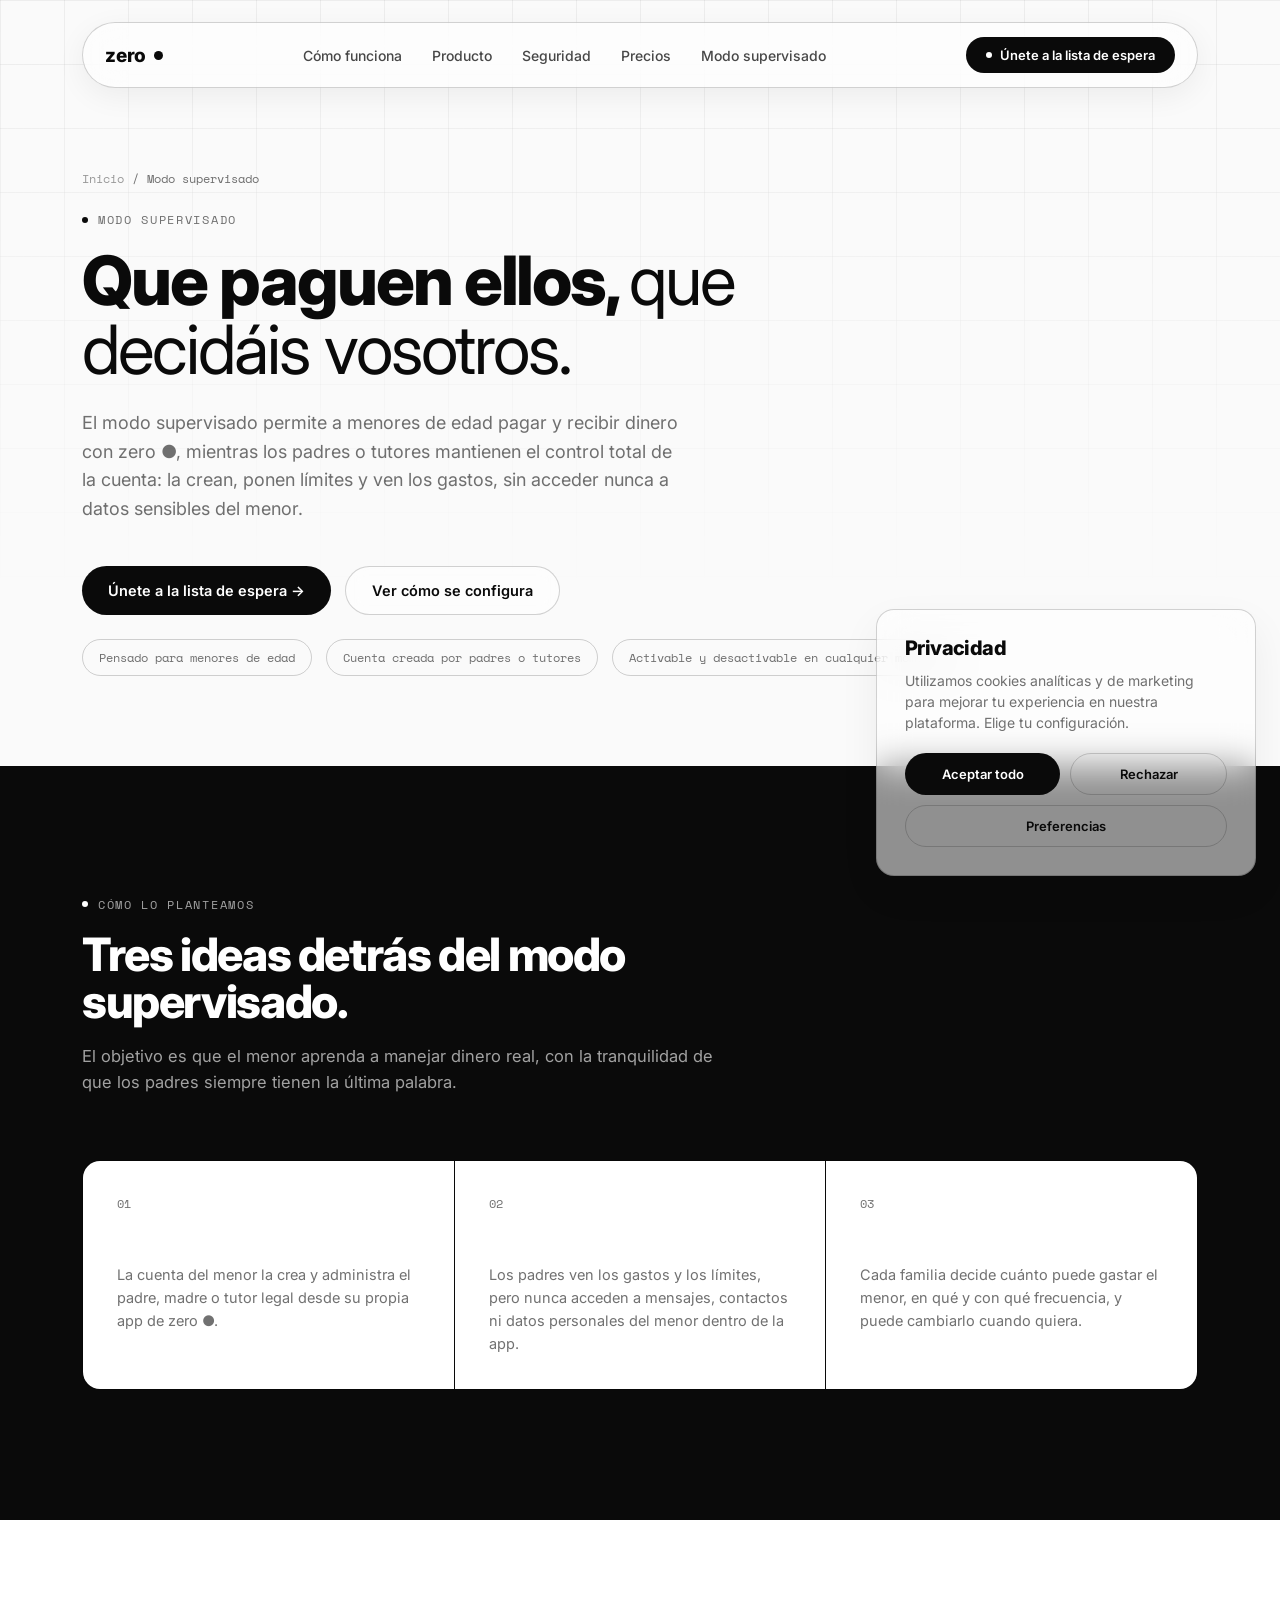
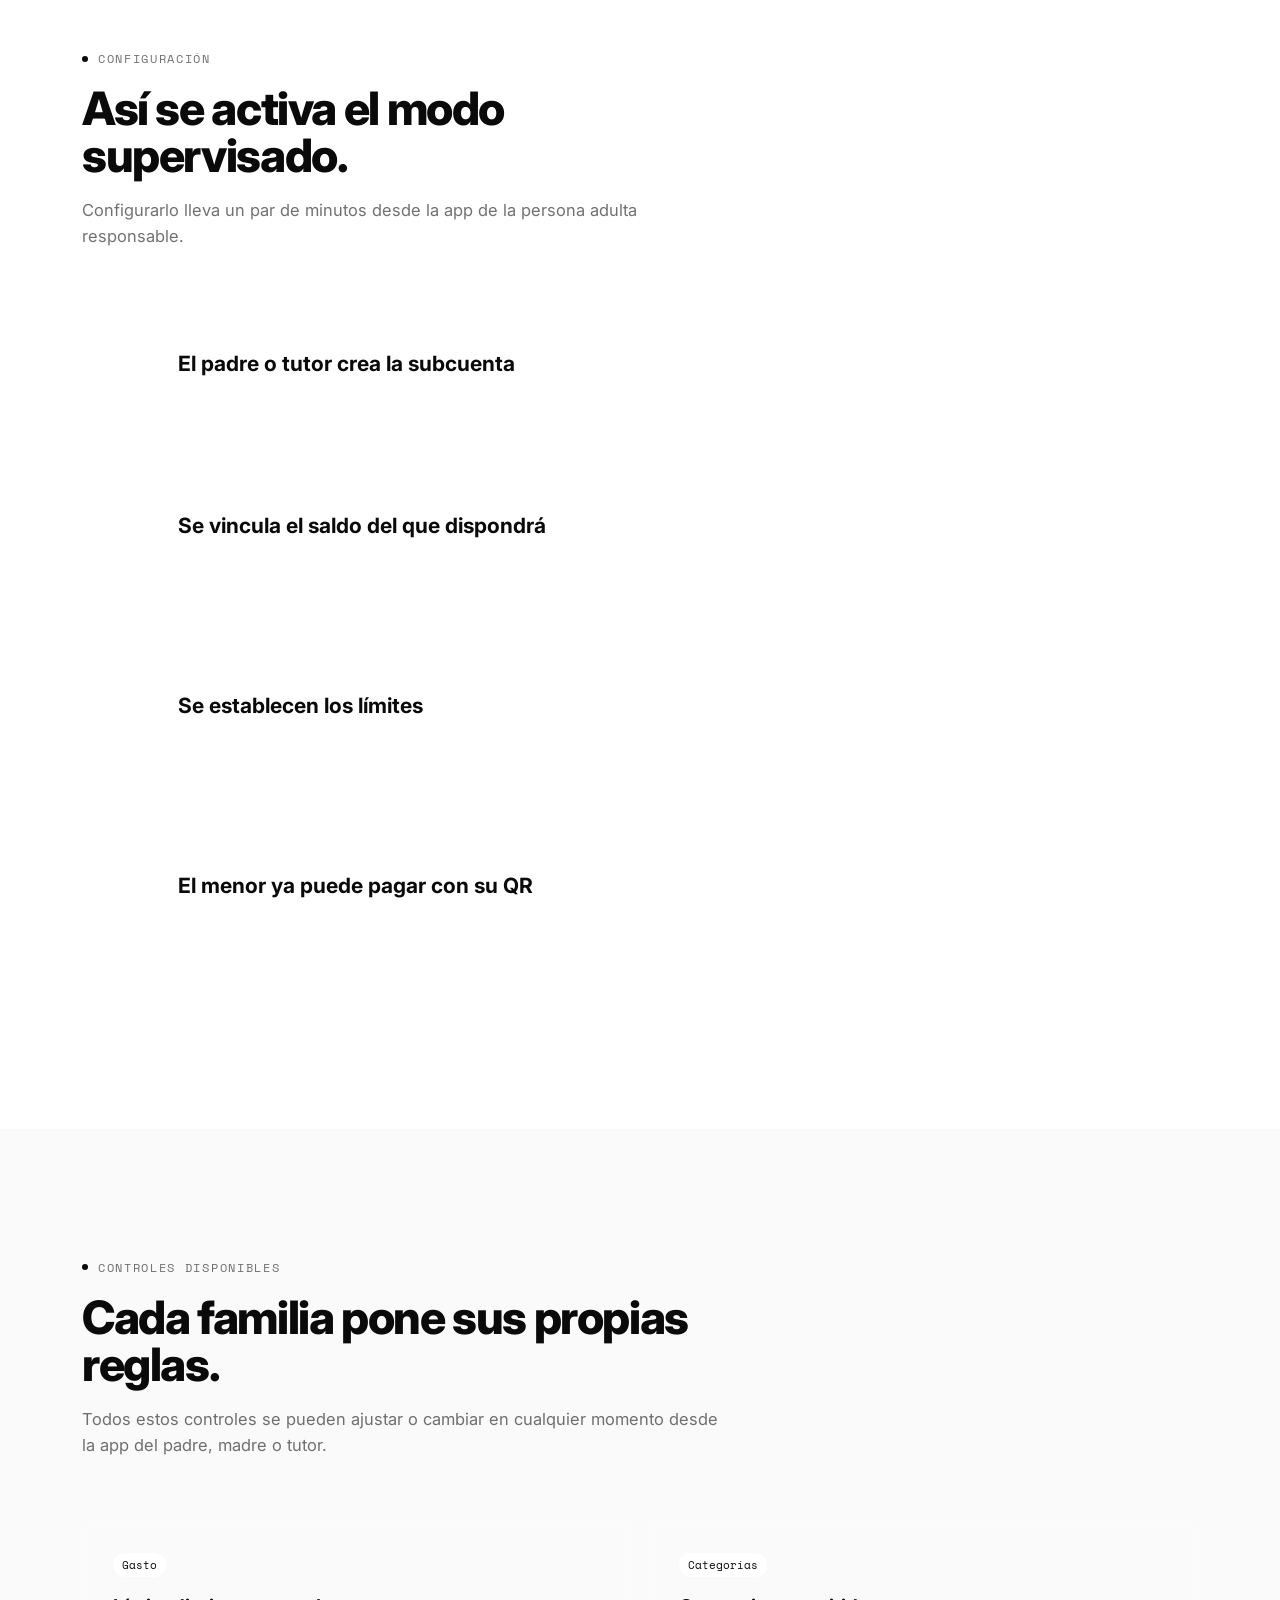
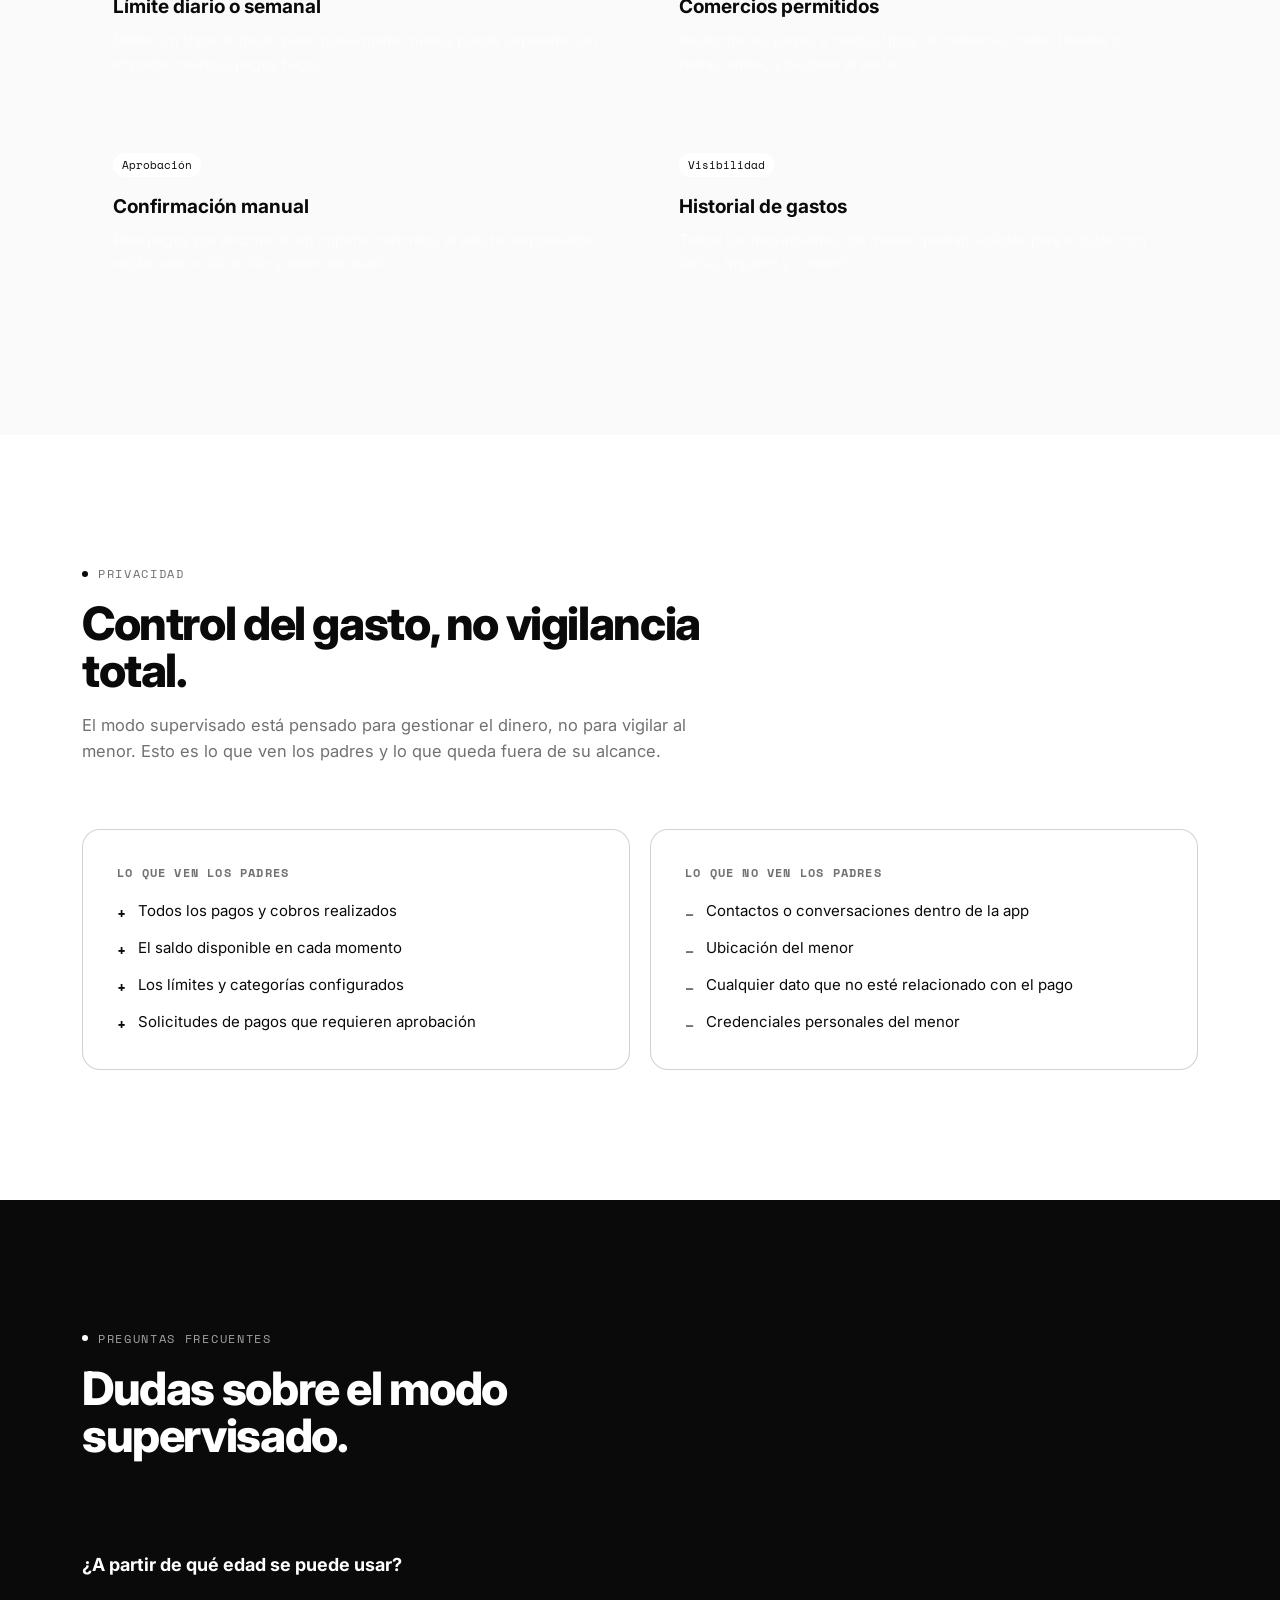
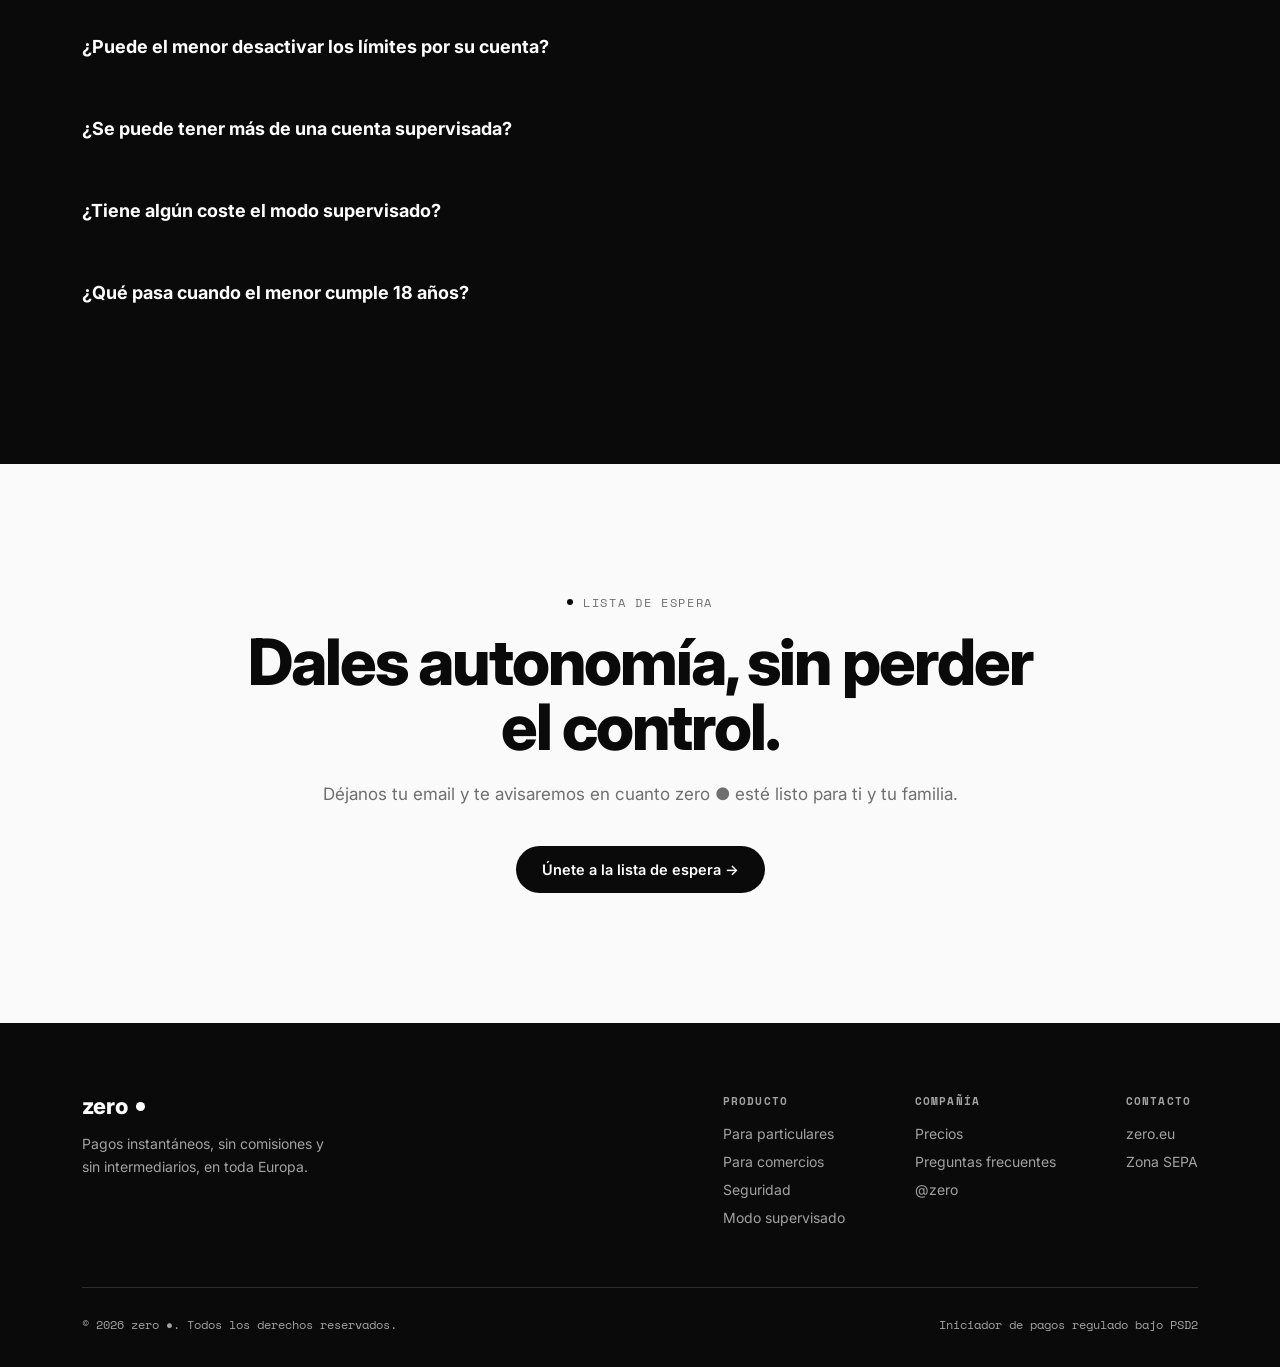
==== parents.html @ 93566df9 "csa" ====
<!DOCTYPE html>
<html lang="es">

<head>
    <meta charset="UTF-8">
    <meta name="viewport" content="width=device-width, initial-scale=1.0">
    <title>Modo supervisado — zero ●</title>
    <link rel="preconnect" href="https://fonts.googleapis.com">
    <link rel="preconnect" href="https://fonts.gstatic.com" crossorigin>
    <link href="https://fonts.googleapis.com/css2?family=Inter:wght@400;500;600;700;800;900&family=Space+Mono:wght@400;700&display=swap" rel="stylesheet">
    <link rel="stylesheet" href="styles.css">
</head>

<body>

    <header>
        <div class="navshell">
            <nav>
                <a href="index.html" class="logo"><span>zero</span><span class="dot"></span></a>
                <div class="navlinks">
                    <a href="index.html#como-funciona">Cómo funciona</a>
                    <a href="index.html#producto">Producto</a>
                    <a href="index.html#seguridad">Seguridad</a>
                    <a href="precios.html">Precios</a>
                    <a href="supervisado.html">Modo supervisado</a>
                </div>
                <a href="index.html#acceso" class="navcta"><span class="dot"></span>Únete a la lista de espera</a>
            </nav>
        </div>
    </header>

    <!-- ============ HERO ============ -->
    <section class="page-hero">
        <div class="page-hero-grid"></div>
        <div class="wrap page-hero-inner">
            <div class="breadcrumb"><a href="index.html">Inicio</a><span>/</span><span>Modo supervisado</span></div>
            <div class="eyebrow"><span class="dot"></span>Modo supervisado</div>
            <h1 style="margin-top:18px;">Que paguen ellos, <span style="font-weight:400;">que decidáis vosotros.</span></h1>
            <p class="hero-sub">El modo supervisado permite a menores de edad pagar y recibir dinero con zero ●, mientras los padres o tutores mantienen el control total de la cuenta: la crean, ponen límites y ven los gastos, sin acceder nunca a datos sensibles del menor.</p>
            <div class="hero-ctas">
                <a href="index.html#acceso" class="btn-primary">Únete a la lista de espera →</a>
                <a href="#como-crear" class="btn-ghost">Ver cómo se configura</a>
            </div>
            <div class="age-strip">
                <span>Pensado para menores de edad</span>
                <span>Cuenta creada por padres o tutores</span>
                <span>Activable y desactivable en cualquier momento</span>
            </div>
        </div>
    </section>

    <!-- ============ PRINCIPIOS ============ -->
    <section class="dark" id="principios">
        <div class="wrap">
            <div class="section-head reveal">
                <div class="eyebrow"><span class="dot"></span>Cómo lo planteamos</div>
                <h2>Tres ideas detrás del modo supervisado.</h2>
                <p>El objetivo es que el menor aprenda a manejar dinero real, con la tranquilidad de que los padres siempre tienen la última palabra.</p>
            </div>

            <div class="principles reveal">
                <div class="principle">
                    <div class="num">01</div>
                    <h4>Control de los padres</h4>
                    <p>La cuenta del menor la crea y administra el padre, madre o tutor legal desde su propia app de zero ●.</p>
                </div>
                <div class="principle">
                    <div class="num">02</div>
                    <h4>Privacidad del menor</h4>
                    <p>Los padres ven los gastos y los límites, pero nunca acceden a mensajes, contactos ni datos personales del menor dentro de la app.</p>
                </div>
                <div class="principle">
                    <div class="num">03</div>
                    <h4>Límites configurables</h4>
                    <p>Cada familia decide cuánto puede gastar el menor, en qué y con qué frecuencia, y puede cambiarlo cuando quiera.</p>
                </div>
            </div>
        </div>
    </section>

    <!-- ============ CÓMO SE CONFIGURA ============ -->
    <section id="como-crear" style="background:var(--white);">
        <div class="wrap">
            <div class="section-head reveal">
                <div class="eyebrow"><span class="dot"></span>Configuración</div>
                <h2>Así se activa el modo supervisado.</h2>
                <p>Configurarlo lleva un par de minutos desde la app de la persona adulta responsable.</p>
            </div>

            <div class="how-steps reveal">
                <div class="how-step">
                    <div class="idx">01</div>
                    <div>
                        <h4>El padre o tutor crea la subcuenta</h4>
                        <p>Desde su app de zero ●, el adulto responsable da de alta la cuenta del menor con su nombre y fecha de nacimiento.</p>
                    </div>
                    <div class="visual">
                        <div class="k"><span>Titular</span><b>Padre/madre/tutor</b></div>
                        <div class="k"><span>Cuenta vinculada</span><b>Del menor</b></div>
                    </div>
                </div>
                <div class="how-step">
                    <div class="idx">02</div>
                    <div>
                        <h4>Se vincula el saldo del que dispondrá</h4>
                        <p>El adulto decide de dónde sale el dinero que el menor puede gastar: una asignación periódica o una cuenta vinculada a su nombre.</p>
                    </div>
                    <div class="visual">
                        <div class="k"><span>Origen del saldo</span><b>Cuenta del tutor</b></div>
                        <div class="k"><span>Recarga</span><b>Manual o periódica</b></div>
                    </div>
                </div>
                <div class="how-step">
                    <div class="idx">03</div>
                    <div>
                        <h4>Se establecen los límites</h4>
                        <p>Límite de gasto diario o semanal, categorías permitidas y si hace falta aprobación manual para pagos por encima de cierto importe.</p>
                    </div>
                    <div class="visual">
                        <div class="k"><span>Límite diario</span><b>Configurable</b></div>
                        <div class="k"><span>Aprobación manual</span><b>Opcional</b></div>
                    </div>
                </div>
                <div class="how-step">
                    <div class="idx">04</div>
                    <div>
                        <h4>El menor ya puede pagar con su QR</h4>
                        <p>El menor paga y cobra igual que cualquier usuario de zero ●, dentro de los límites que se hayan fijado.</p>
                    </div>
                    <div class="visual">
                        <div class="k"><span>Pago con QR</span><b>Activado</b></div>
                        <div class="k"><span>Notificación al padre</span><b>En cada pago</b></div>
                    </div>
                </div>
            </div>
        </div>
    </section>

    <!-- ============ LÍMITES Y CONTROLES ============ -->
    <section id="controles">
        <div class="wrap">
            <div class="section-head reveal">
                <div class="eyebrow"><span class="dot"></span>Controles disponibles</div>
                <h2>Cada familia pone sus propias reglas.</h2>
                <p>Todos estos controles se pueden ajustar o cambiar en cualquier momento desde la app del padre, madre o tutor.</p>
            </div>

            <div class="control-grid reveal">
                <div class="control-card">
                    <span class="tag-mini">Gasto</span>
                    <h4>Límite diario o semanal</h4>
                    <p>Define un tope de gasto para que el menor nunca pueda superarlo, sin importar cuántos pagos haga.</p>
                </div>
                <div class="control-card">
                    <span class="tag-mini">Categorías</span>
                    <h4>Comercios permitidos</h4>
                    <p>Restringe los pagos a ciertos tipos de comercio, como tiendas o restaurantes, y bloquea el resto.</p>
                </div>
                <div class="control-card">
                    <span class="tag-mini">Aprobación</span>
                    <h4>Confirmación manual</h4>
                    <p>Para pagos por encima de un importe concreto, el adulto responsable recibe una notificación y debe aprobarlo.</p>
                </div>
                <div class="control-card">
                    <span class="tag-mini">Visibilidad</span>
                    <h4>Historial de gastos</h4>
                    <p>Todos los movimientos del menor quedan visibles para el tutor, con fecha, importe y comercio.</p>
                </div>
            </div>
        </div>
    </section>

    <!-- ============ QUÉ VEN LOS PADRES ============ -->
    <section style="background:var(--white);">
        <div class="wrap">
            <div class="section-head reveal">
                <div class="eyebrow"><span class="dot"></span>Privacidad</div>
                <h2>Control del gasto, no vigilancia total.</h2>
                <p>El modo supervisado está pensado para gestionar el dinero, no para vigilar al menor. Esto es lo que ven los padres y lo que queda fuera de su alcance.</p>
            </div>

            <div class="split-grid reveal">
                <div class="split-card can">
                    <h4>Lo que ven los padres</h4>
                    <ul>
                        <li><span class="mark">+</span>Todos los pagos y cobros realizados</li>
                        <li><span class="mark">+</span>El saldo disponible en cada momento</li>
                        <li><span class="mark">+</span>Los límites y categorías configurados</li>
                        <li><span class="mark">+</span>Solicitudes de pagos que requieren aprobación</li>
                    </ul>
                </div>
                <div class="split-card cannot">
                    <h4>Lo que no ven los padres</h4>
                    <ul>
                        <li><span class="mark">–</span>Contactos o conversaciones dentro de la app</li>
                        <li><span class="mark">–</span>Ubicación del menor</li>
                        <li><span class="mark">–</span>Cualquier dato que no esté relacionado con el pago</li>
                        <li><span class="mark">–</span>Credenciales personales del menor</li>
                    </ul>
                </div>
            </div>
        </div>
    </section>

    <!-- ============ FAQ ============ -->
    <section class="dark" id="faq">
        <div class="wrap">
            <div class="section-head reveal">
                <div class="eyebrow"><span class="dot"></span>Preguntas frecuentes</div>
                <h2>Dudas sobre el modo supervisado.</h2>
            </div>

            <div class="faq-list reveal">
                <div class="faq-item">
                    <div class="faq-q"><span>¿A partir de qué edad se puede usar?</span><span class="plus">+</span></div>
                    <div class="faq-a">
                        <p>El modo supervisado está pensado para cualquier menor de edad. Es el padre, madre o tutor legal quien decide cuándo activarlo.</p>
                    </div>
                </div>
                <div class="faq-item">
                    <div class="faq-q"><span>¿Puede el menor desactivar los límites por su cuenta?</span><span class="plus">+</span></div>
                    <div class="faq-a">
                        <p>No. Solo el titular de la cuenta principal, es decir, el padre, madre o tutor, puede modificar o eliminar los límites configurados.</p>
                    </div>
                </div>
                <div class="faq-item">
                    <div class="faq-q"><span>¿Se puede tener más de una cuenta supervisada?</span><span class="plus">+</span></div>
                    <div class="faq-a">
                        <p>Sí, un mismo adulto responsable puede crear y gestionar varias cuentas supervisadas, por ejemplo una por cada hijo.</p>
                    </div>
                </div>
                <div class="faq-item">
                    <div class="faq-q"><span>¿Tiene algún coste el modo supervisado?</span><span class="plus">+</span></div>
                    <div class="faq-a">
                        <p>No, está incluido en el plan Básico gratuito de zero ●, igual que el resto de pagos entre particulares.</p>
                    </div>
                </div>
                <div class="faq-item">
                    <div class="faq-q"><span>¿Qué pasa cuando el menor cumple 18 años?</span><span class="plus">+</span></div>
                    <div class="faq-a">
                        <p>La cuenta puede pasar a ser una cuenta independiente a nombre del ya adulto, y los límites y la supervisión se retiran.</p>
                    </div>
                </div>
            </div>
        </div>
    </section>

    <!-- ============ FINAL CTA ============ -->
    <section id="acceso">
        <div class="wrap final-cta reveal">
            <div class="eyebrow" style="justify-content:center;"><span class="dot"></span>Lista de espera</div>
            <h2 style="margin-top:18px;">Dales autonomía, sin perder el control.</h2>
            <p>Déjanos tu email y te avisaremos en cuanto zero ● esté listo para ti y tu familia.</p>
            <div class="hero-ctas">
                <a href="index.html#acceso" class="btn-primary">Únete a la lista de espera →</a>
            </div>
        </div>
    </section>

    <footer>
        <div class="wrap">
            <div class="foot-top">
                <div>
                    <div class="foot-logo"><span>zero</span><span class="dot"></span></div>
                    <p style="margin-top:14px;color:var(--muted-dark);font-size:14px;max-width:260px;">Pagos instantáneos, sin comisiones y sin intermediarios, en toda Europa.</p>
                </div>
                <div class="foot-cols">
                    <div class="foot-col">
                        <h5>Producto</h5>
                        <a href="index.html#producto">Para particulares</a>
                        <a href="index.html#producto">Para comercios</a>
                        <a href="index.html#seguridad">Seguridad</a>
                        <a href="supervisado.html">Modo supervisado</a>
                    </div>
                    <div class="foot-col">
                        <h5>Compañía</h5>
                        <a href="precios.html">Precios</a>
                        <a href="index.html#faq">Preguntas frecuentes</a>
                        <span>@zero</span>
                    </div>
                    <div class="foot-col">
                        <h5>Contacto</h5>
                        <span>zero.eu</span>
                        <span>Zona SEPA</span>
                    </div>
                </div>
            </div>
            <div class="foot-bottom">
                <span>© 2026 zero ●. Todos los derechos reservados.</span>
                <span>Iniciador de pagos regulado bajo PSD2</span>
            </div>
        </div>
    </footer>

    <!-- COMPONENTE: BANNER DE COOKIES -->
    <div id="cookieBanner" class="cookie-banner">
        <h3>Privacidad</h3>
        <p>Utilizamos cookies analíticas y de marketing para mejorar tu experiencia en nuestra plataforma. Elige tu configuración.</p>

        <div id="cookieConfig" class="cookie-config">
            <div class="config-item">
                <span><strong>Esenciales</strong></span>
                <input type="checkbox" checked disabled>
            </div>
            <div class="config-item">
                <span><strong>Analíticas</strong></span>
                <input type="checkbox" id="cookiesAnalytics">
            </div>
            <div class="config-item">
                <span><strong>Marketing</strong></span>
                <input type="checkbox" id="cookiesMarketing">
            </div>
        </div>

        <div class="cookie-buttons">
            <div class="btn-row">
                <button class="cookie-btn btn-accept" onclick="acceptAllCookies()">Aceptar todo</button>
                <button class="cookie-btn btn-secondary" onclick="rejectAllCookies()">Rechazar</button>
            </div>
            <button id="btnToggleSettings" class="cookie-btn btn-secondary" onclick="toggleSettings()">Preferencias</button>
            <button id="btnSaveConfig" class="cookie-btn btn-accept" style="display:none;" onclick="saveCustomCookies()">Guardar selección</button>
        </div>
    </div>

    <script src="script.js"></script>
</body>

</html>
---- styles.css ----
:root {
    --black: #0a0a0a;
    --white: #ffffff;
    --off: #fafafa;
    --line: rgba(10, 10, 10, 0.10);
    --line-strong: rgba(10, 10, 10, 0.18);
    --line-dark: rgba(255, 255, 255, 0.14);
    --line-dark-strong: rgba(255, 255, 255, 0.26);
    --muted: rgba(10, 10, 10, 0.58);
    --muted-dark: rgba(255, 255, 255, 0.62);
    --glass-l: rgba(255, 255, 255, 0.55);
    --glass-d: rgba(255, 255, 255, 0.06);
    --radius: 18px;
    --ff-display: 'Inter', sans-serif;
    --ff-mono: 'Space Mono', monospace;
}

* {
    margin: 0;
    padding: 0;
    box-sizing: border-box;
}

html {
    scroll-behavior: smooth;
}

body {
    font-family: var(--ff-display);
    background: var(--off);
    color: var(--black);
    -webkit-font-smoothing: antialiased;
    overflow-x: hidden;
}

::selection {
    background: var(--black);
    color: var(--white);
}

a {
    color: inherit;
    text-decoration: none;
}

ul {
    list-style: none;
}

.wrap {
    max-width: 1180px;
    margin: 0 auto;
    padding: 0 32px;
}

.eyebrow {
    font-family: var(--ff-mono);
    font-size: 12px;
    letter-spacing: 0.14em;
    text-transform: uppercase;
    color: var(--muted);
    display: flex;
    align-items: center;
    gap: 10px;
}

.eyebrow .dot {
    width: 6px;
    height: 6px;
    border-radius: 50%;
    background: var(--black);
    display: inline-block;
    flex: none;
}

section.dark .eyebrow {
    color: var(--muted-dark);
}

section.dark .eyebrow .dot {
    background: var(--white);
}

h1,
h2,
h3 {
    font-weight: 800;
    letter-spacing: -0.03em;
    line-height: 1.02;
}

p {
    line-height: 1.6;
}

/* ---------- NAV ---------- */
header {
    position: fixed;
    top: 22px;
    left: 0;
    right: 0;
    z-index: 190;
}

header .navshell {
    max-width: 1180px;
    margin: 0 auto;
    padding: 0 32px;
}

nav {
    display: flex;
    align-items: center;
    justify-content: space-between;
    padding: 14px 22px;
    background: var(--glass-l);
    backdrop-filter: blur(18px) saturate(160%);
    -webkit-backdrop-filter: blur(18px) saturate(160%);
    border: 1px solid var(--line-strong);
    border-radius: 100px;
    box-shadow: 0 8px 30px rgba(10, 10, 10, 0.06);
}

.logo {
    font-weight: 800;
    font-size: 19px;
    letter-spacing: -0.01em;
    display: flex;
    align-items: center;
    gap: 8px;
}

.logo .dot {
    width: 9px;
    height: 9px;
    border-radius: 50%;
    background: var(--black);
}

.navlinks {
    display: flex;
    gap: 30px;
    font-size: 14px;
    font-weight: 500;
}

.navlinks a {
    opacity: 0.75;
    transition: opacity .2s;
}

.navlinks a:hover {
    opacity: 1;
}

.navcta {
    font-size: 13px;
    font-weight: 600;
    background: var(--black);
    color: var(--white);
    padding: 10px 20px;
    border-radius: 100px;
    display: inline-flex;
    align-items: center;
    gap: 8px;
    transition: transform .18s ease, box-shadow .18s ease;
}

.navcta .dot {
    width: 6px;
    height: 6px;
    border-radius: 50%;
    background: var(--white);
}

.navcta:hover {
    transform: translateY(-1px);
    box-shadow: 0 6px 18px rgba(10, 10, 10, 0.25);
}

/* ---------- PAGE HERO (subpáginas) ---------- */
.page-hero {
    padding: 170px 0 90px;
    position: relative;
}

.page-hero-grid {
    position: absolute;
    inset: 0;
    top: 0;
    background-image: linear-gradient(var(--line) 1px, transparent 1px), linear-gradient(90deg, var(--line) 1px, transparent 1px);
    background-size: 64px 64px;
    mask-image: linear-gradient(to bottom, rgba(0, 0, 0, 0.55), transparent 78%);
    -webkit-mask-image: linear-gradient(to bottom, rgba(0, 0, 0, 0.55), transparent 78%);
    pointer-events: none;
}

.page-hero-inner {
    position: relative;
    z-index: 2;
}

.breadcrumb {
    font-family: var(--ff-mono);
    font-size: 12px;
    color: var(--muted);
    margin-bottom: 24px;
    display: flex;
    align-items: center;
    gap: 8px;
}

.breadcrumb a {
    opacity: 0.7;
    transition: opacity .2s;
}

.breadcrumb a:hover {
    opacity: 1;
    text-decoration: underline;
}

.page-hero h1 {
    font-size: clamp(38px, 6vw, 68px);
    max-width: 780px;
}

.page-hero .hero-sub {
    margin-top: 24px;
    max-width: 600px;
    font-size: 18px;
    color: var(--muted);
}

.hero-sub {
    margin-top: 28px;
    max-width: 560px;
    font-size: 18px;
    color: var(--muted);
}

.hero-ctas {
    display: flex;
    gap: 14px;
    margin-top: 42px;
    flex-wrap: wrap;
}

.btn-primary {
    background: var(--black);
    color: var(--white);
    padding: 15px 26px;
    border-radius: 100px;
    font-weight: 600;
    font-size: 14.5px;
    display: inline-flex;
    align-items: center;
    gap: 10px;
    transition: transform .18s ease, box-shadow .18s ease;
}

.btn-primary:hover {
    transform: translateY(-2px);
    box-shadow: 0 10px 24px rgba(10, 10, 10, 0.28);
}

.btn-ghost {
    border: 1px solid var(--line-strong);
    padding: 15px 26px;
    border-radius: 100px;
    font-weight: 600;
    font-size: 14.5px;
    background: var(--glass-l);
    backdrop-filter: blur(10px);
    transition: border-color .18s ease, background .18s ease;
}

.btn-ghost:hover {
    border-color: var(--black);
}

/* ---------- SECTION GENERIC ---------- */
section {
    padding: 130px 0;
    position: relative;
}

section.dark {
    background: var(--black);
    color: var(--white);
}

.section-head {
    max-width: 640px;
    margin-bottom: 64px;
}

.section-head h2 {
    font-size: clamp(30px, 4vw, 46px);
    margin-top: 18px;
}

.section-head p {
    margin-top: 18px;
    font-size: 16.5px;
    color: var(--muted);
}

section.dark .section-head p {
    color: var(--muted-dark);
}

/* ---------- PRINCIPLES / GRID DE 3 ---------- */
.principles {
    display: grid;
    grid-template-columns: repeat(3, 1fr);
    gap: 1px;
    background: var(--line-strong);
    border: 1px solid var(--line-strong);
    border-radius: var(--radius);
    overflow: hidden;
}

.principle {
    background: var(--white);
    padding: 34px;
}

.principle .num {
    font-family: var(--ff-mono);
    font-size: 12px;
    color: var(--muted);
}

.principle h4 {
    margin-top: 18px;
    font-size: 19px;
    font-weight: 700;
}

.principle p {
    margin-top: 10px;
    font-size: 14.5px;
    color: var(--muted);
}

/* ---------- STEPS (pasos numerados, contenido secuencial) ---------- */
.how-steps {
    display: flex;
    flex-direction: column;
}

.how-step {
    display: grid;
    grid-template-columns: 64px 1fr 1fr;
    gap: 32px;
    padding: 36px 0;
    border-top: 1px solid var(--line-dark);
    align-items: start;
}

.how-step:last-child {
    border-bottom: 1px solid var(--line-dark);
}

.how-step .idx {
    font-family: var(--ff-mono);
    font-size: 13px;
    color: var(--muted-dark);
    padding-top: 4px;
}

.how-step h4 {
    font-size: 21px;
    font-weight: 700;
}

.how-step p {
    margin-top: 10px;
    color: var(--muted-dark);
    font-size: 15px;
    max-width: 420px;
}

.how-step .visual {
    justify-self: end;
    font-family: var(--ff-mono);
    font-size: 12px;
    color: var(--muted-dark);
    border: 1px solid var(--line-dark-strong);
    border-radius: 12px;
    padding: 16px 18px;
    background: var(--glass-d);
    min-width: 220px;
}

.how-step .visual .k {
    display: flex;
    justify-content: space-between;
    padding: 5px 0;
    border-bottom: 1px dashed var(--line-dark);
}

.how-step .visual .k:last-child {
    border-bottom: none;
}

.how-step .visual .k b {
    color: var(--white);
    font-weight: 700;
}

/* ---------- TABS ---------- */
.tabs {
    display: flex;
    gap: 10px;
    margin-bottom: 44px;
    flex-wrap: wrap;
}

.tab-btn {
    font-family: var(--ff-mono);
    font-size: 12.5px;
    text-transform: uppercase;
    letter-spacing: 0.08em;
    padding: 12px 22px;
    border-radius: 100px;
    border: 1px solid var(--line-strong);
    cursor: pointer;
    background: var(--white);
    transition: all .2s ease;
}

.tab-btn.active {
    background: var(--black);
    color: var(--white);
    border-color: var(--black);
}

.tab-panel {
    display: none;
}

.tab-panel.active {
    display: grid;
    grid-template-columns: 1.1fr 1fr;
    gap: 60px;
    align-items: center;
}

.tab-panel ul {
    margin-top: 26px;
    display: flex;
    flex-direction: column;
    gap: 16px;
}

.tab-panel ul li {
    display: flex;
    gap: 14px;
    font-size: 15.5px;
    align-items: flex-start;
}

.tab-panel ul li .dot {
    width: 6px;
    height: 6px;
    border-radius: 50%;
    background: var(--black);
    margin-top: 8px;
    flex: none;
}

/* ---------- SEGURIDAD / TARJETAS 4 COL ---------- */
.sec-grid {
    display: grid;
    grid-template-columns: repeat(4, 1fr);
    gap: 16px;
}

.sec-card {
    border: 1px solid var(--line-strong);
    border-radius: 16px;
    padding: 26px 22px;
    background: var(--white);
}

.sec-card .tag-mini {
    font-family: var(--ff-mono);
    font-size: 10.5px;
    background: var(--black);
    color: var(--white);
    padding: 4px 9px;
    border-radius: 100px;
    display: inline-block;
}

.sec-card h4 {
    margin-top: 16px;
    font-size: 16.5px;
    font-weight: 700;
}

.sec-card p {
    margin-top: 8px;
    font-size: 13.8px;
    color: var(--muted);
}

.compliance-strip {
    margin-top: 24px;
    display: flex;
    gap: 14px;
    flex-wrap: wrap;
}

.compliance-strip span {
    font-family: var(--ff-mono);
    font-size: 12px;
    border: 1px solid var(--line-strong);
    padding: 9px 16px;
    border-radius: 100px;
    color: var(--muted);
}

/* ---------- PRICING ---------- */
.pricing-grid {
    display: grid;
    grid-template-columns: repeat(3, 1fr);
    gap: 18px;
}

.pricing-grid.cols-4 {
    grid-template-columns: repeat(4, 1fr);
}

.price-card {
    border: 1px solid var(--line-dark-strong);
    border-radius: 20px;
    padding: 32px;
    background: var(--glass-d);
    display: flex;
    flex-direction: column;
}

.price-card.highlight {
    background: var(--white);
    color: var(--black);
    border-color: var(--white);
}

.price-card .pname {
    font-weight: 700;
    font-size: 18px;
}

.price-card .pfor {
    margin-top: 6px;
    font-size: 13.5px;
    color: var(--muted-dark);
}

.price-card.highlight .pfor {
    color: var(--muted);
}

.price-card .pprice {
    margin-top: 22px;
    font-size: 34px;
    font-weight: 800;
    letter-spacing: -0.02em;
}

.price-card .pprice span {
    font-family: var(--ff-mono);
    font-size: 13px;
    font-weight: 400;
    color: var(--muted-dark);
}

.price-card.highlight .pprice span {
    color: var(--muted);
}

.price-card ul {
    margin-top: 22px;
    display: flex;
    flex-direction: column;
    gap: 10px;
    flex: 1;
}

.price-card ul li {
    font-size: 13.8px;
    display: flex;
    gap: 10px;
    color: var(--muted-dark);
}

.price-card.highlight ul li {
    color: var(--muted);
}

.price-card ul li .dot {
    width: 5px;
    height: 5px;
    border-radius: 50%;
    background: var(--white);
    margin-top: 7px;
    flex: none;
}

.price-card.highlight ul li .dot {
    background: var(--black);
}

.price-card .pcta {
    margin-top: 24px;
    text-align: center;
    padding: 13px;
    border-radius: 100px;
    font-weight: 600;
    font-size: 13.5px;
    border: 1px solid var(--line-dark-strong);
    color: var(--white);
}

.price-card.highlight .pcta {
    background: var(--black);
    color: var(--white);
    border-color: var(--black);
}

.price-note {
    margin-top: 40px;
    text-align: center;
    font-family: var(--ff-mono);
    font-size: 12.5px;
    color: var(--muted-dark);
}

section:not(.dark) .price-note {
    color: var(--muted);
}

/* ---------- TABLA COMPARATIVA ---------- */
.compare-table-wrap {
    overflow-x: auto;
    border: 1px solid var(--line-strong);
    border-radius: var(--radius);
    background: var(--white);
}

.compare-table {
    width: 100%;
    border-collapse: collapse;
    min-width: 640px;
}

.compare-table th,
.compare-table td {
    text-align: left;
    padding: 18px 22px;
    font-size: 14px;
    border-bottom: 1px solid var(--line);
}

.compare-table thead th {
    font-family: var(--ff-mono);
    font-size: 11.5px;
    text-transform: uppercase;
    letter-spacing: 0.08em;
    color: var(--muted);
    font-weight: 500;
    border-bottom: 1px solid var(--line-strong);
}

.compare-table tbody th {
    font-weight: 600;
}

.compare-table tbody tr:last-child td,
.compare-table tbody tr:last-child th {
    border-bottom: none;
}

.compare-table .yes {
    font-weight: 700;
}

.compare-table .no {
    color: var(--muted);
}

/* ---------- FAQ ---------- */
.faq-list {
    border-top: 1px solid var(--line-strong);
}

.faq-item {
    border-bottom: 1px solid var(--line-strong);
    padding: 26px 0;
    cursor: pointer;
}

.faq-q {
    display: flex;
    justify-content: space-between;
    align-items: center;
    gap: 20px;
    font-size: 18px;
    font-weight: 700;
}

.faq-q .plus {
    font-family: var(--ff-mono);
    font-size: 20px;
    color: var(--muted);
    transition: transform .25s ease;
    flex: none;
}

.faq-item.open .faq-q .plus {
    transform: rotate(45deg);
}

.faq-a {
    max-height: 0;
    overflow: hidden;
    transition: max-height .35s ease;
}

.faq-item.open .faq-a {
    max-height: 260px;
}

.faq-a p {
    padding-top: 14px;
    color: var(--muted);
    font-size: 15px;
    max-width: 680px;
}

/* ---------- STATUS ---------- */
.status-card {
    display: grid;
    grid-template-columns: auto 1fr;
    gap: 28px;
    align-items: center;
    border: 1px solid var(--line-strong);
    border-radius: var(--radius);
    padding: 36px;
    background: var(--white);
}

.status-pulse {
    width: 14px;
    height: 14px;
    border-radius: 50%;
    background: var(--black);
    position: relative;
}

.status-pulse::after {
    content: "";
    position: absolute;
    inset: -8px;
    border-radius: 50%;
    border: 1px solid var(--line-strong);
    animation: pulse 2.2s ease-out infinite;
}

@keyframes pulse {
    0% {
        transform: scale(.6);
        opacity: 1;
    }

    100% {
        transform: scale(2.2);
        opacity: 0;
    }
}

.status-card h4 {
    font-size: 20px;
    font-weight: 700;
}

.status-card p {
    margin-top: 8px;
    color: var(--muted);
    font-size: 15px;
    max-width: 560px;
}

/* ---------- FINAL CTA ---------- */
.final-cta {
    text-align: center;
}

.final-cta h2 {
    font-size: clamp(34px, 5.6vw, 64px);
    max-width: 820px;
    margin: 0 auto;
}

.final-cta p {
    margin-top: 22px;
    color: var(--muted);
    font-size: 17px;
}

.final-cta .hero-ctas {
    justify-content: center;
    margin-top: 38px;
}

/* ---------- CONTROLES / LÍMITES (modo supervisado) ---------- */
.control-grid {
    display: grid;
    grid-template-columns: repeat(2, 1fr);
    gap: 16px;
}

.control-card {
    border: 1px solid var(--line-dark-strong);
    border-radius: var(--radius);
    padding: 30px;
    background: var(--glass-d);
}

.control-card .tag-mini {
    font-family: var(--ff-mono);
    font-size: 10.5px;
    background: var(--white);
    color: var(--black);
    padding: 4px 9px;
    border-radius: 100px;
    display: inline-block;
}

.control-card h4 {
    margin-top: 18px;
    font-size: 19px;
    font-weight: 700;
}

.control-card p {
    margin-top: 10px;
    font-size: 14.5px;
    color: var(--muted-dark);
}

/* ---------- LISTA CON/SIN (lo que ven / no ven los padres) ---------- */
.split-grid {
    display: grid;
    grid-template-columns: 1fr 1fr;
    gap: 20px;
}

.split-card {
    border: 1px solid var(--line-strong);
    border-radius: var(--radius);
    padding: 34px;
    background: var(--white);
}

.split-card h4 {
    font-family: var(--ff-mono);
    font-size: 12px;
    text-transform: uppercase;
    letter-spacing: 0.1em;
    color: var(--muted);
    margin-bottom: 20px;
}

.split-card ul {
    display: flex;
    flex-direction: column;
    gap: 14px;
}

.split-card ul li {
    display: flex;
    gap: 12px;
    font-size: 15px;
    align-items: flex-start;
}

.split-card ul li .mark {
    font-family: var(--ff-mono);
    font-weight: 700;
    flex: none;
    margin-top: 1px;
}

.split-card.can ul li .mark {
    color: var(--black);
}

.split-card.cannot ul li .mark {
    color: var(--muted);
}

/* ---------- AGE STRIP ---------- */
.age-strip {
    margin-top: 24px;
    display: flex;
    gap: 14px;
    flex-wrap: wrap;
}

.age-strip span {
    font-family: var(--ff-mono);
    font-size: 12px;
    border: 1px solid var(--line-strong);
    padding: 9px 16px;
    border-radius: 100px;
    color: var(--muted);
}

/* ---------- FOOTER ---------- */
footer {
    background: var(--black);
    color: var(--white);
    padding: 70px 0 34px;
}

.foot-top {
    display: flex;
    justify-content: space-between;
    align-items: flex-start;
    padding-bottom: 50px;
    border-bottom: 1px solid var(--line-dark);
    flex-wrap: wrap;
    gap: 40px;
}

.foot-logo {
    font-size: 22px;
    font-weight: 800;
    display: flex;
    align-items: center;
    gap: 8px;
}

.foot-logo .dot {
    width: 9px;
    height: 9px;
    border-radius: 50%;
    background: var(--white);
}

.foot-cols {
    display: flex;
    gap: 70px;
    flex-wrap: wrap;
}

.foot-col h5 {
    font-family: var(--ff-mono);
    font-size: 11px;
    text-transform: uppercase;
    letter-spacing: 0.1em;
    color: var(--muted-dark);
    margin-bottom: 16px;
}

.foot-col a,
.foot-col span {
    display: block;
    font-size: 14px;
    color: var(--muted-dark);
    margin-bottom: 11px;
}

.foot-bottom {
    display: flex;
    justify-content: space-between;
    padding-top: 28px;
    font-family: var(--ff-mono);
    font-size: 11.5px;
    color: var(--muted-dark);
    flex-wrap: wrap;
    gap: 12px;
}

.reveal {
    opacity: 0;
    transform: translateY(22px);
    transition: opacity .7s ease, transform .7s ease;
}

.reveal.in {
    opacity: 1;
    transform: translateY(0);
}

@media (max-width:920px) {
    .navlinks {
        display: none;
    }

    .principles {
        grid-template-columns: 1fr;
    }

    .how-step {
        grid-template-columns: 1fr;
        gap: 14px;
    }

    .how-step .visual {
        justify-self: start;
    }

    .tab-panel.active {
        grid-template-columns: 1fr;
    }

    .sec-grid {
        grid-template-columns: 1fr 1fr;
    }

    .pricing-grid,
    .pricing-grid.cols-4 {
        grid-template-columns: 1fr;
    }

    .control-grid,
    .split-grid {
        grid-template-columns: 1fr;
    }

    .foot-cols {
        gap: 40px;
    }

    .status-card {
        grid-template-columns: 1fr;
    }
}

@media (prefers-reduced-motion: reduce) {
    * {
        animation: none !important;
        transition: none !important;
    }
}

/* ==========================================================================
   COOKIE CONSENT COMPONENT (INTEGRATED)
   ========================================================================== */

.cookie-banner {
    position: fixed;
    bottom: 24px;
    right: 24px;
    max-width: 380px;
    background: var(--glass-l);
    backdrop-filter: blur(18px) saturate(160%);
    -webkit-backdrop-filter: blur(18px) saturate(160%);
    border: 1px solid var(--line-strong);
    border-radius: var(--radius);
    padding: 28px;
    box-shadow: 0 16px 40px #0a0a0a0f;
    display: none;
    z-index: 200;
}

.cookie-banner h3 {
    font-size: 20px;
    margin-bottom: 12px;
}

.cookie-banner p {
    font-size: 14px;
    color: var(--muted);
    line-height: 1.5;
}

.cookie-config {
    display: none;
    margin: 20px 0;
    padding: 16px;
    background: var(--white);
    border: 1px solid var(--line);
    border-radius: 12px;
}

.config-item {
    display: flex;
    justify-content: space-between;
    align-items: center;
    padding: 8px 0;
    font-size: 13.5px;
}

.config-item:not(:last-child) {
    border-bottom: 1px solid var(--line);
}

.config-item span strong {
    font-weight: 600;
}

.config-item input[type="checkbox"] {
    appearance: none;
    -webkit-appearance: none;
    width: 36px;
    height: 20px;
    background: var(--line-strong);
    border-radius: 100px;
    position: relative;
    cursor: pointer;
    transition: background .2s ease;
}

.config-item input[type="checkbox"]:checked {
    background: var(--black);
}

.config-item input[type="checkbox"]::before {
    content: '';
    position: absolute;
    width: 14px;
    height: 14px;
    border-radius: 50%;
    background: var(--white);
    top: 3px;
    left: 3px;
    transition: transform .2s ease;
}

.config-item input[type="checkbox"]:checked::before {
    transform: translateX(16px);
}

.config-item input[type="checkbox"]:disabled {
    opacity: 0.4;
    cursor: not-allowed;
}

.cookie-buttons {
    display: flex;
    flex-direction: column;
    gap: 10px;
    margin-top: 20px;
}

.btn-row {
    display: flex;
    gap: 10px;
}

.cookie-btn {
    flex: 1;
    font-family: var(--ff-display);
    font-size: 13px;
    font-weight: 600;
    padding: 12px 16px;
    border-radius: 100px;
    cursor: pointer;
    text-align: center;
    border: none;
    transition: transform .18s ease, box-shadow .18s ease, background .18s ease;
}

.cookie-btn.btn-accept {
    background: var(--black);
    color: var(--white);
}

.cookie-btn.btn-accept:hover {
    transform: translateY(-1px);
    box-shadow: 0 6px 18px #0a0a0a20;
}

.cookie-btn.btn-secondary {
    border: 1px solid var(--line-strong);
    background: transparent;
    color: var(--black);
}

.cookie-btn.btn-secondary:hover {
    border-color: var(--black);
}

.cookie-revoke-link {
    font-family: var(--ff-mono);
    font-size: 11px;
    letter-spacing: .14em;
    text-transform: uppercase;
    color: var(--muted);
    background: none;
    border: none;
    cursor: pointer;
    transition: color .2s ease;
    padding: 8px 0;
}

.cookie-revoke-link:hover {
    color: var(--black);
}
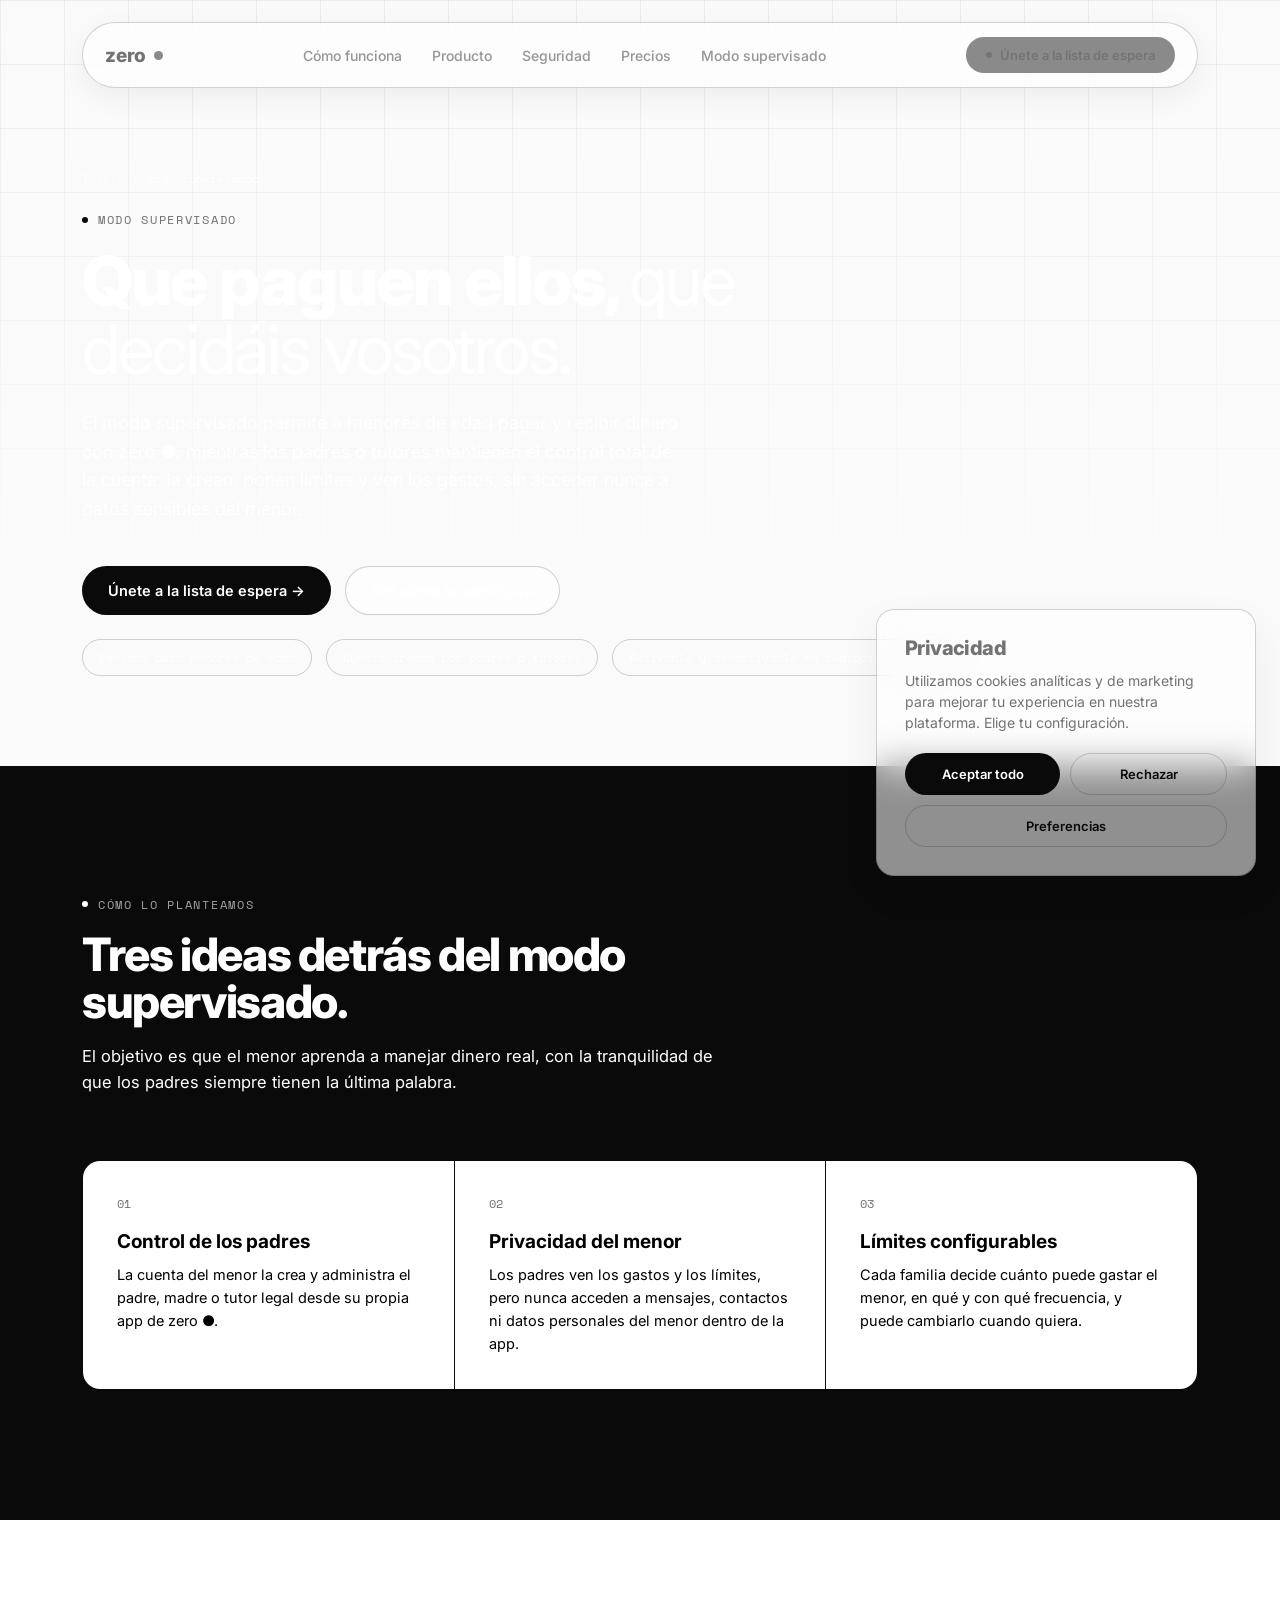
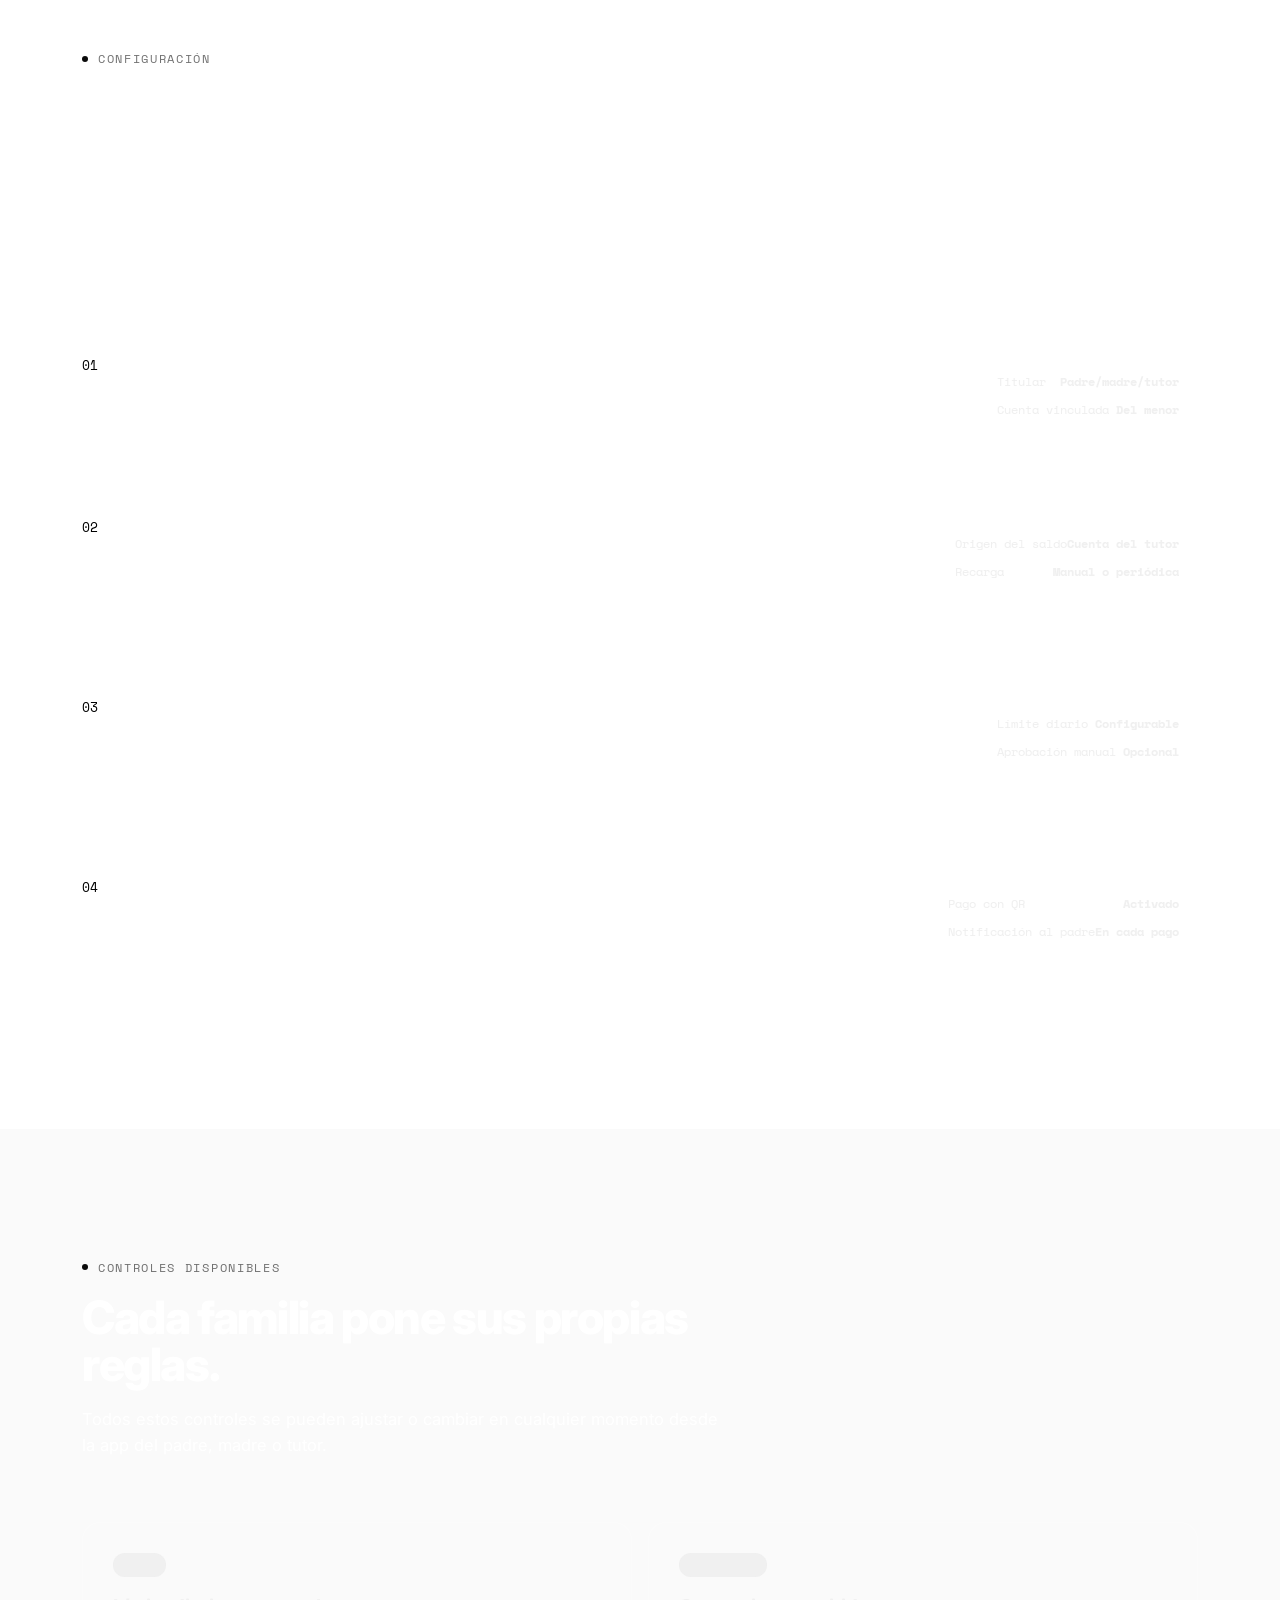
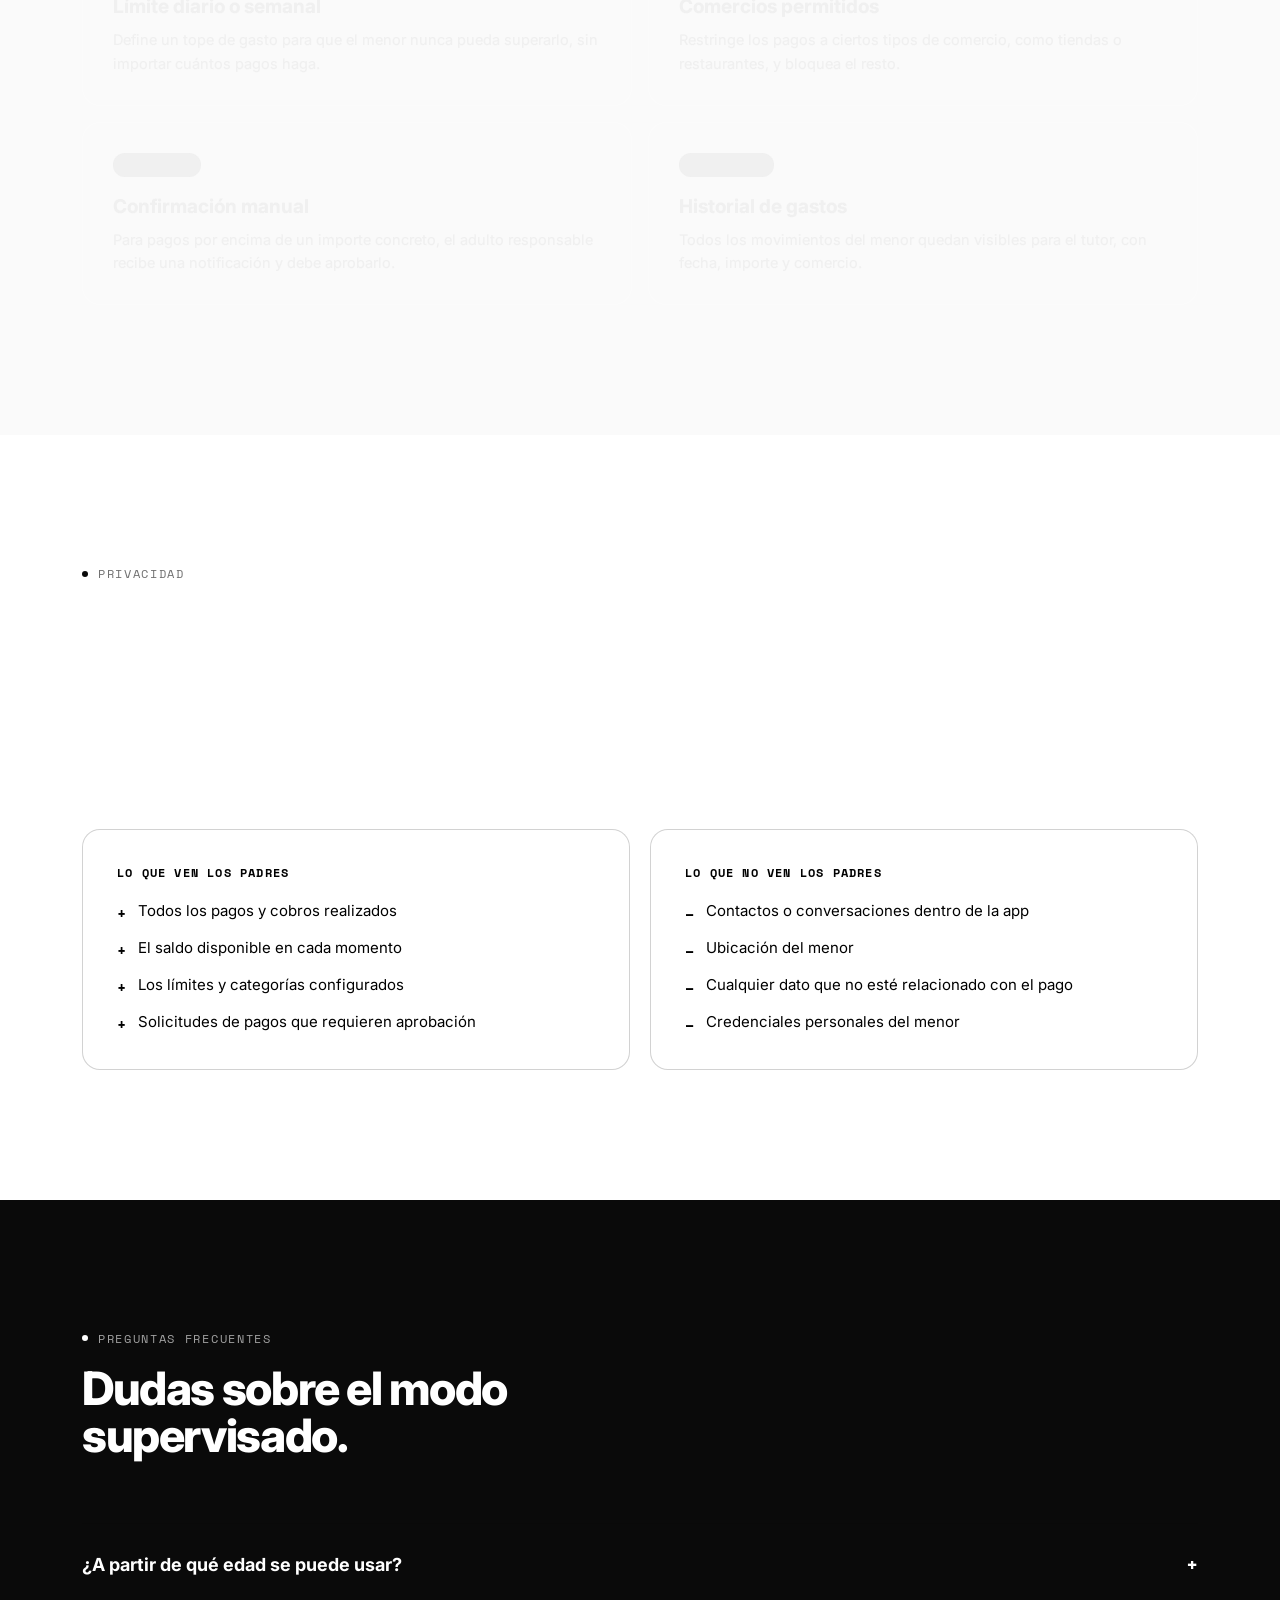
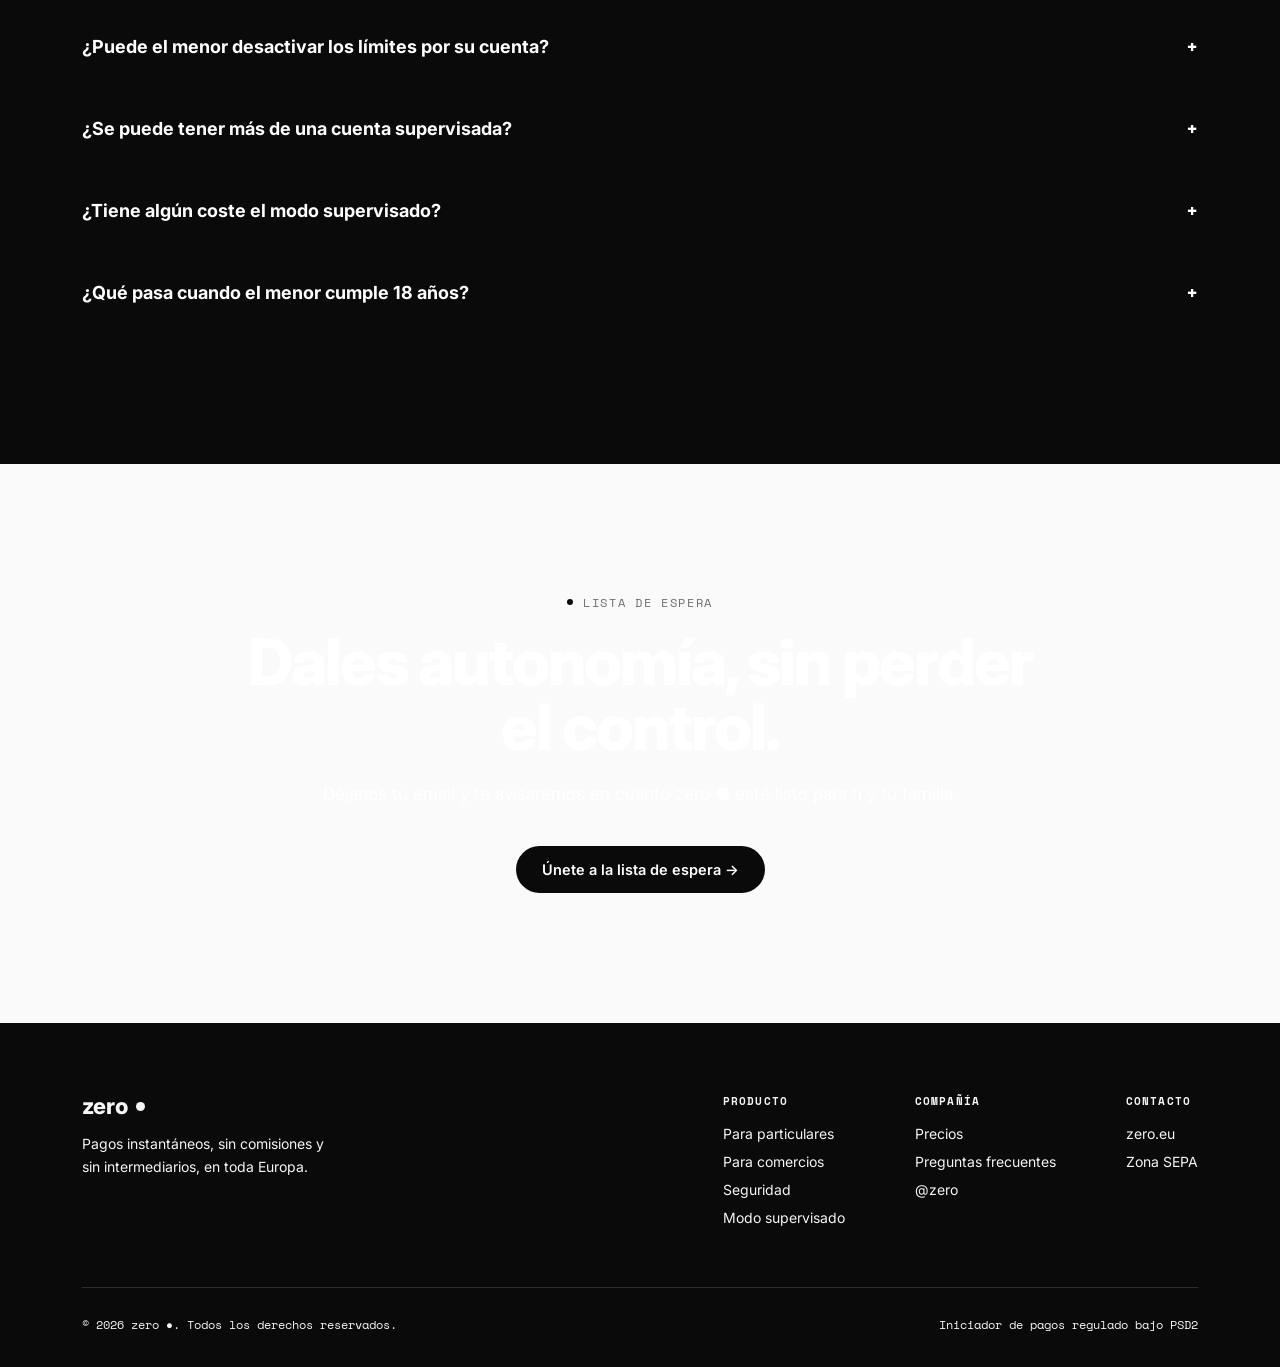
==== commit 7be225ae: "s" ====
--- a/parents.html
+++ b/parents.html
@@ -9,6 +9,14 @@
     <link rel="preconnect" href="https://fonts.gstatic.com" crossorigin>
     <link href="https://fonts.googleapis.com/css2?family=Inter:wght@400;500;600;700;800;900&family=Space+Mono:wght@400;700&display=swap" rel="stylesheet">
     <link rel="stylesheet" href="styles.css">
+    <style>
+        /* Aplicado a todos los encabezados, párrafos, listas y enlaces */
+h1, h2, h3, h4, h5, h6, p, span, a, li, b, strong, em {
+    color: white !important;
+    mix-blend-mode: difference !important;
+}
+
+    </style>
 </head>
 
 <body>
@@ -61,17 +69,17 @@
             <div class="principles reveal">
                 <div class="principle">
                     <div class="num">01</div>
-                    <h4>Control de los padres</h4>
+                    <h4 style="color: black;">Control de los padres</h4>
                     <p>La cuenta del menor la crea y administra el padre, madre o tutor legal desde su propia app de zero ●.</p>
                 </div>
                 <div class="principle">
                     <div class="num">02</div>
-                    <h4>Privacidad del menor</h4>
+                    <h4 style="color: black;">Privacidad del menor</h4>
                     <p>Los padres ven los gastos y los límites, pero nunca acceden a mensajes, contactos ni datos personales del menor dentro de la app.</p>
                 </div>
                 <div class="principle">
                     <div class="num">03</div>
-                    <h4>Límites configurables</h4>
+                    <h4 style="color: black;">Límites configurables</h4>
                     <p>Cada familia decide cuánto puede gastar el menor, en qué y con qué frecuencia, y puede cambiarlo cuando quiera.</p>
                 </div>
             </div>
@@ -89,7 +97,7 @@
 
             <div class="how-steps reveal">
                 <div class="how-step">
-                    <div class="idx">01</div>
+                    <div class="idx" style="color: black;">01</div>
                     <div>
                         <h4>El padre o tutor crea la subcuenta</h4>
                         <p>Desde su app de zero ●, el adulto responsable da de alta la cuenta del menor con su nombre y fecha de nacimiento.</p>
@@ -100,7 +108,7 @@
                     </div>
                 </div>
                 <div class="how-step">
-                    <div class="idx">02</div>
+                    <div class="idx" style="color: black;">02</div>
                     <div>
                         <h4>Se vincula el saldo del que dispondrá</h4>
                         <p>El adulto decide de dónde sale el dinero que el menor puede gastar: una asignación periódica o una cuenta vinculada a su nombre.</p>
@@ -111,7 +119,7 @@
                     </div>
                 </div>
                 <div class="how-step">
-                    <div class="idx">03</div>
+                    <div class="idx" style="color: black;">03</div>
                     <div>
                         <h4>Se establecen los límites</h4>
                         <p>Límite de gasto diario o semanal, categorías permitidas y si hace falta aprobación manual para pagos por encima de cierto importe.</p>
@@ -122,7 +130,7 @@
                     </div>
                 </div>
                 <div class="how-step">
-                    <div class="idx">04</div>
+                    <div class="idx" style="color: black;">04</div>
                     <div>
                         <h4>El menor ya puede pagar con su QR</h4>
                         <p>El menor paga y cobra igual que cualquier usuario de zero ●, dentro de los límites que se hayan fijado.</p>
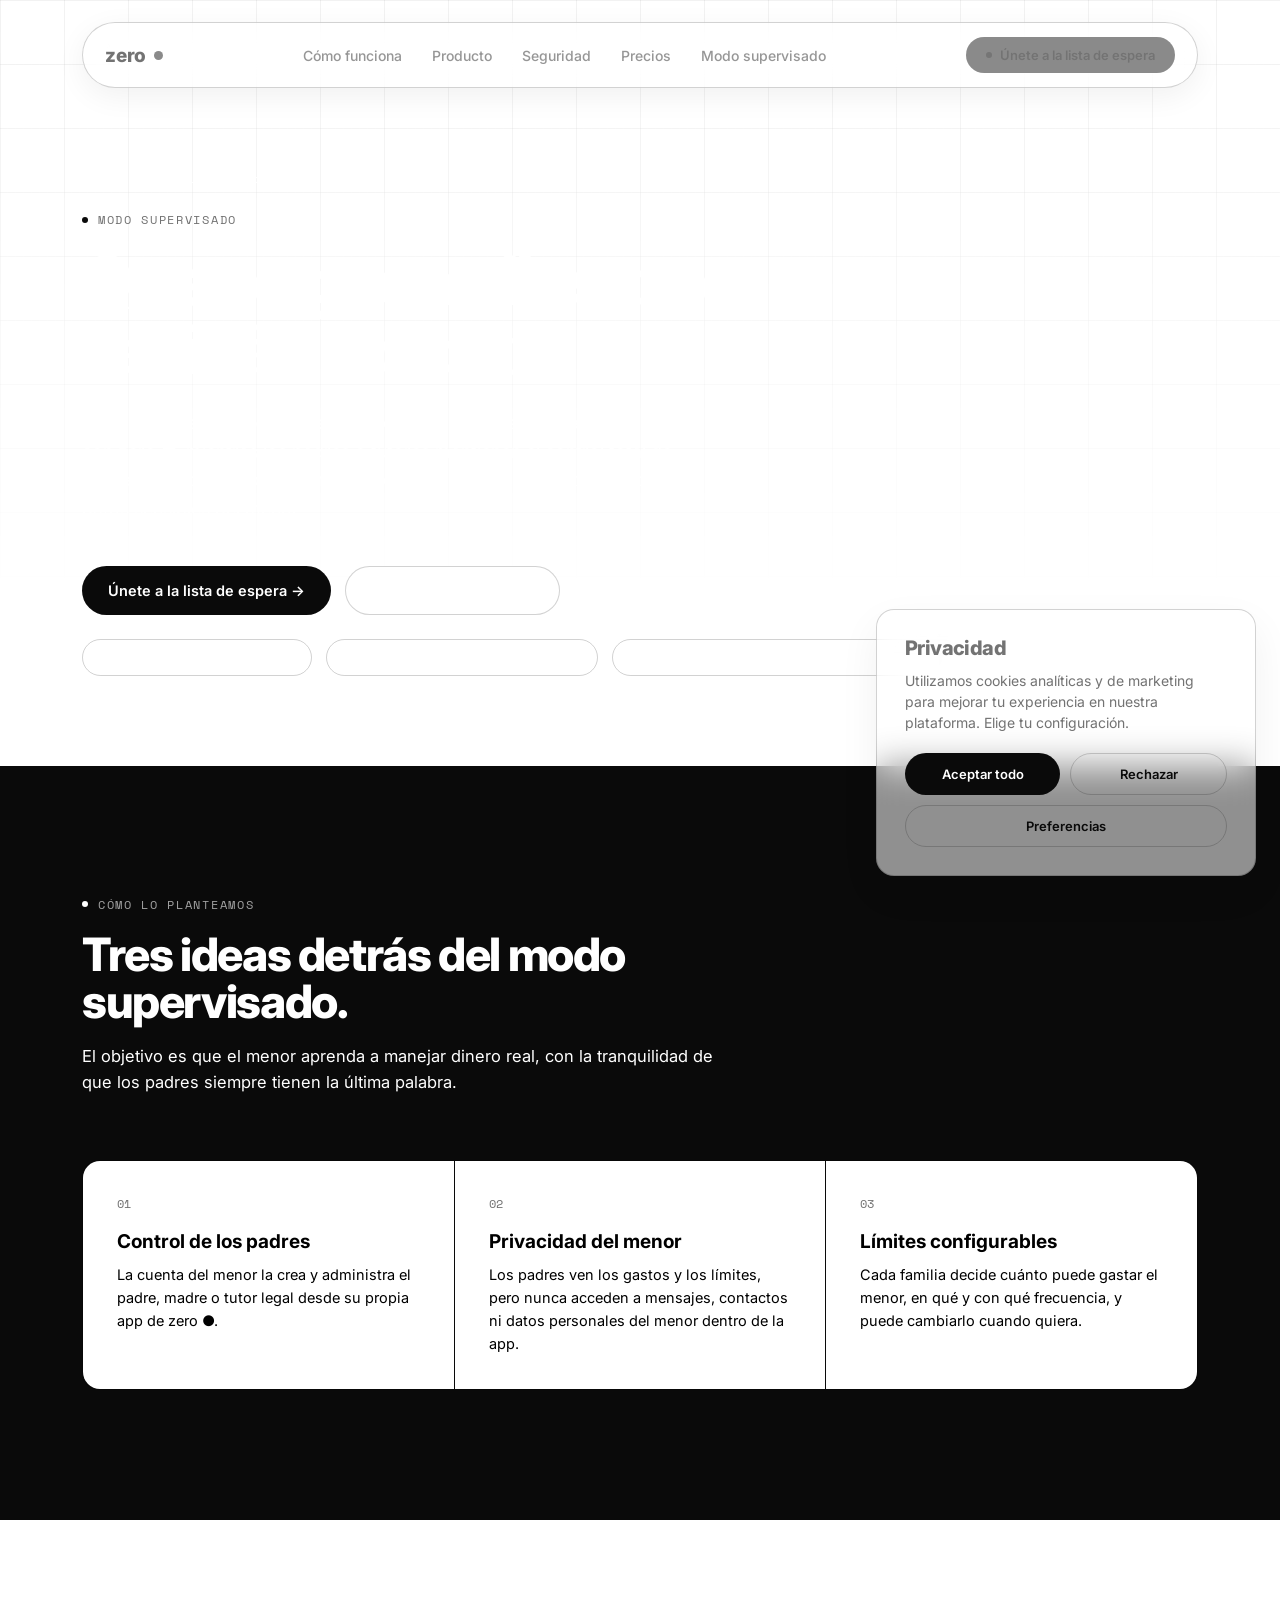
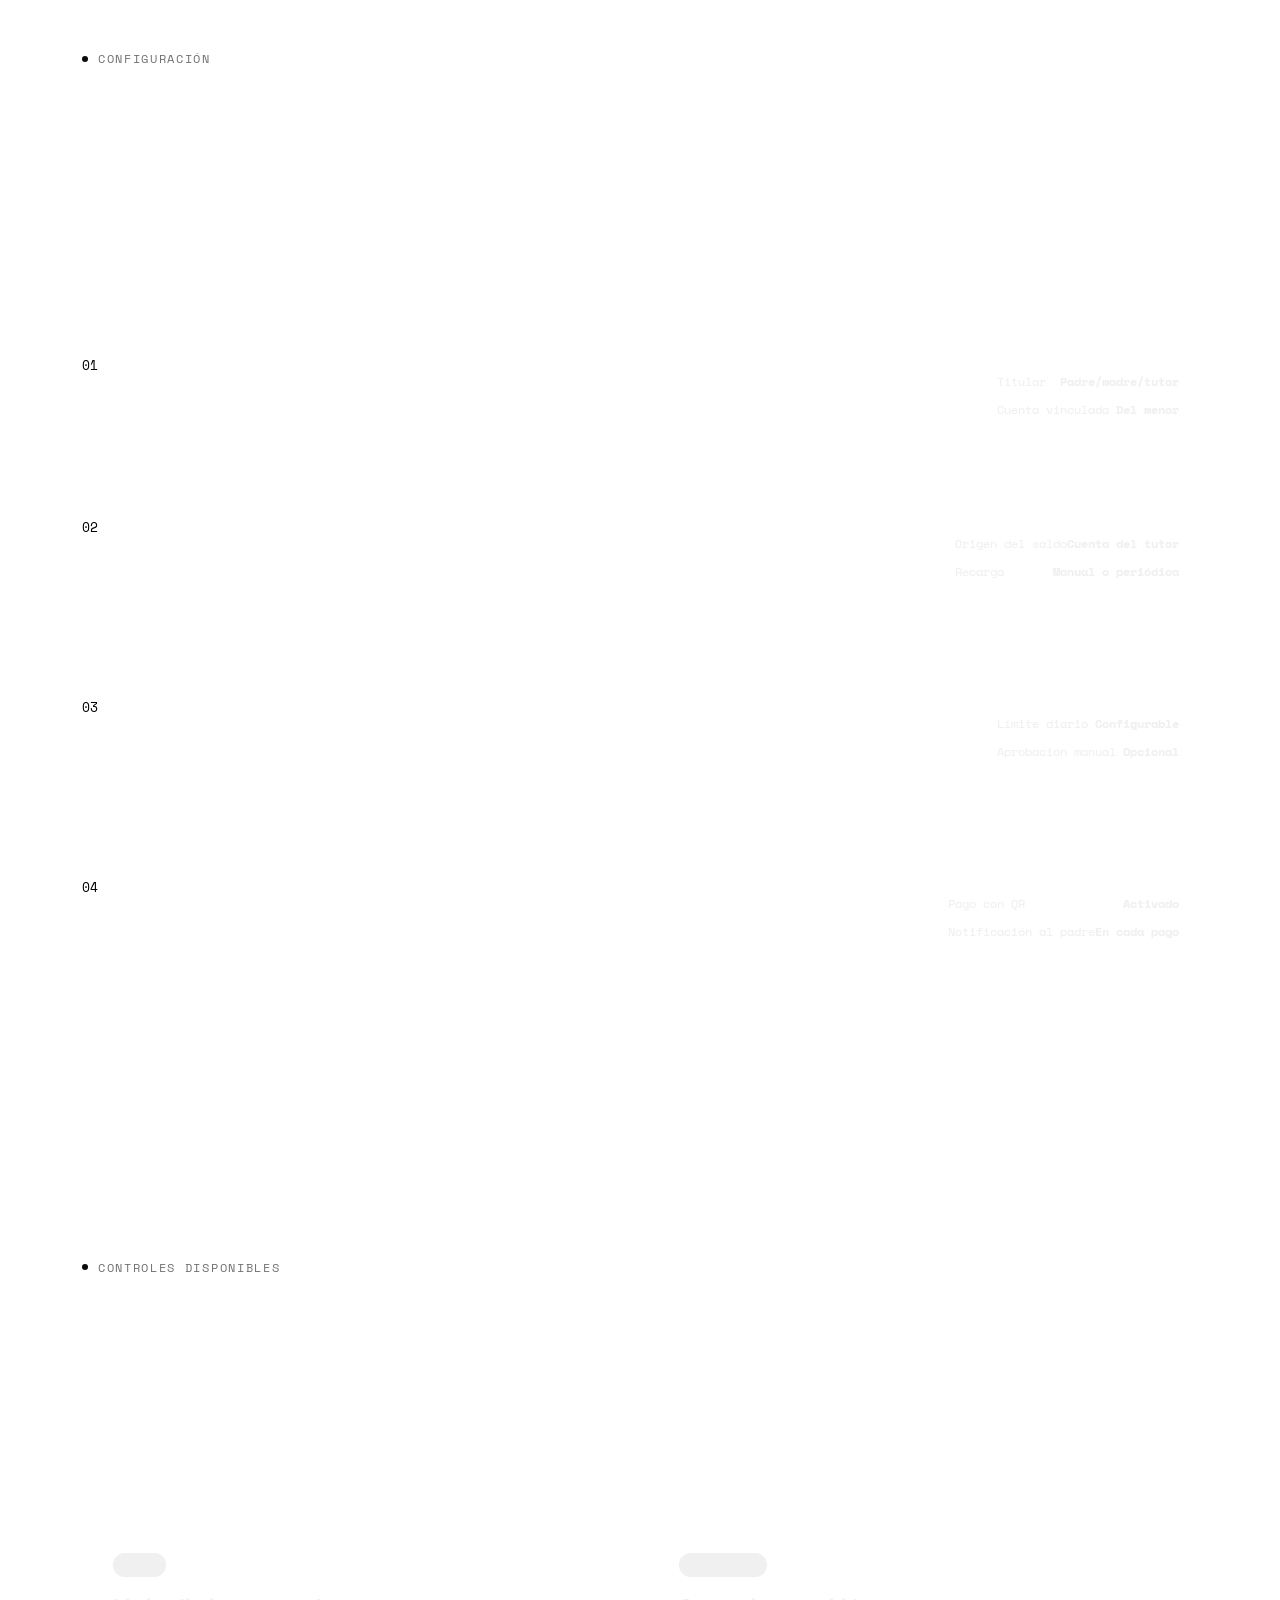
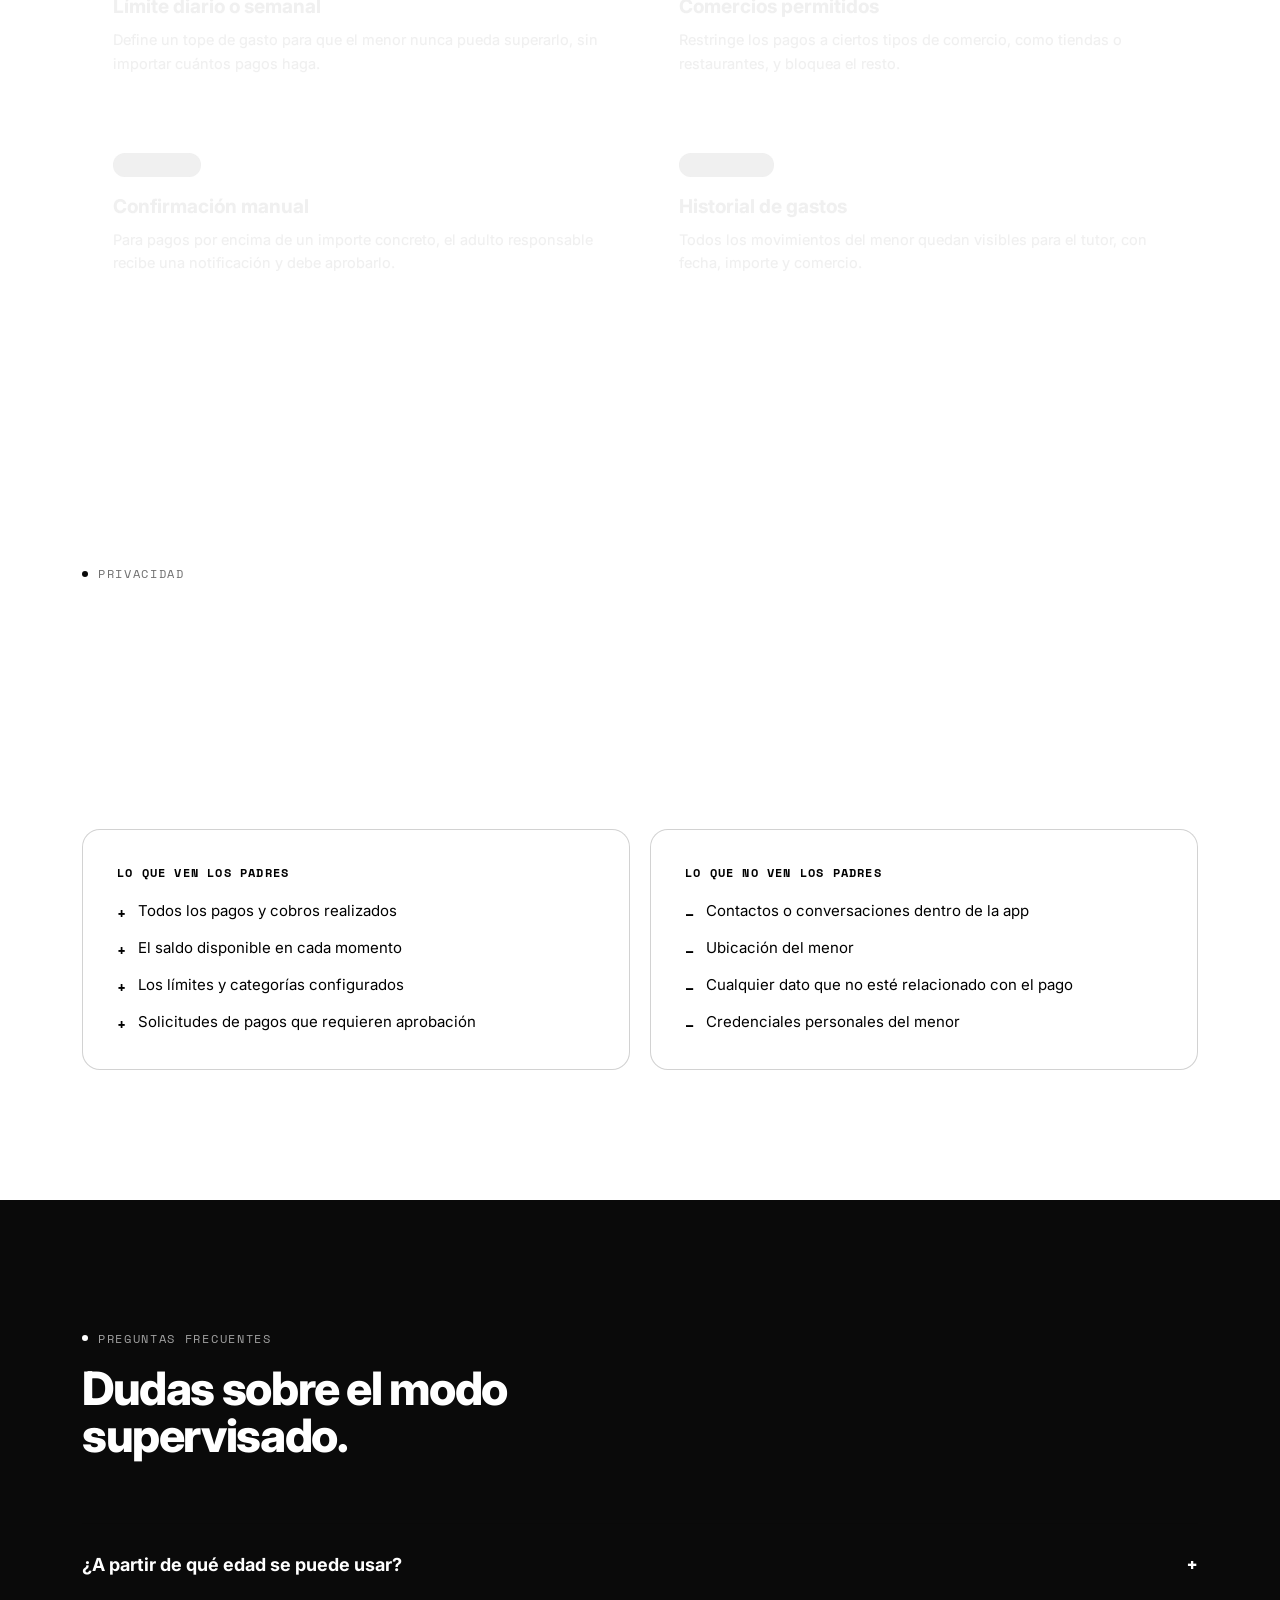
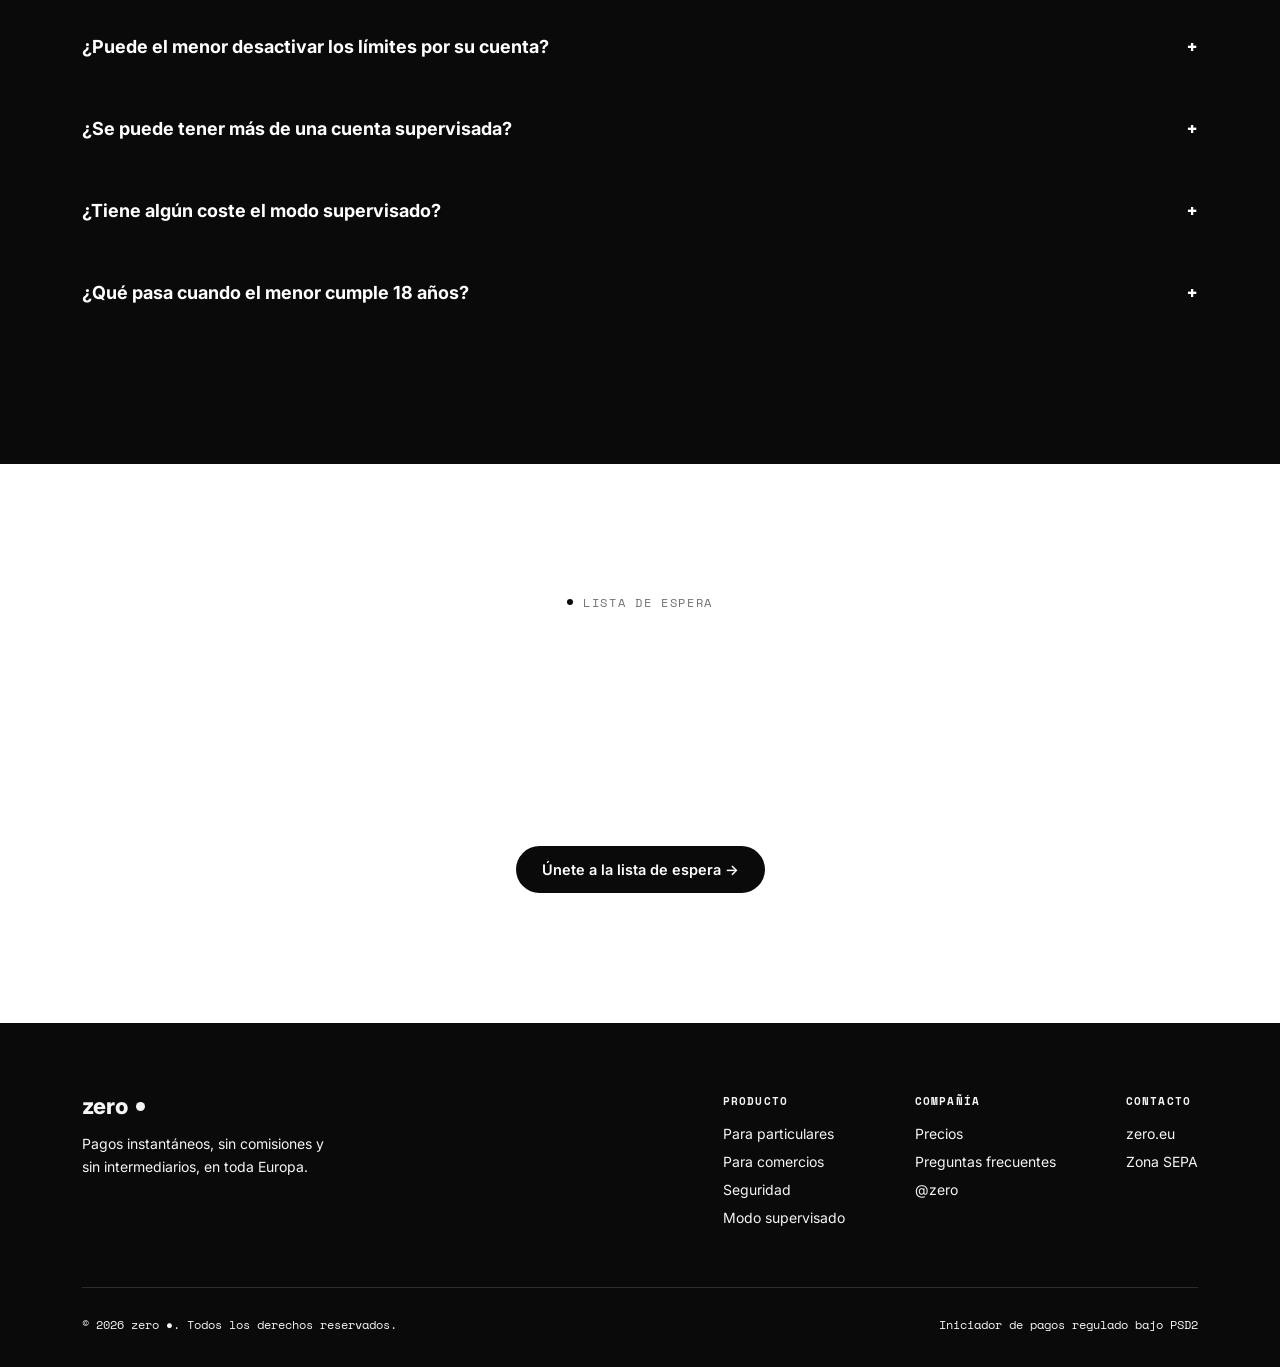
==== commit 3f7e4cc5: "d" ====
--- a/parents.html
+++ b/parents.html
@@ -10,11 +10,17 @@
     <link href="https://fonts.googleapis.com/css2?family=Inter:wght@400;500;600;700;800;900&family=Space+Mono:wght@400;700&display=swap" rel="stylesheet">
     <link rel="stylesheet" href="styles.css">
     <style>
-        /* Aplicado a todos los encabezados, párrafos, listas y enlaces */
+/* Forzamos a que el cuerpo de la página tenga un fondo base real */
+body {
+    background-color: white !important;
+}
+
+/* Tus textos con la mezcla */
 h1, h2, h3, h4, h5, h6, p, span, a, li, b, strong, em {
     color: white !important;
     mix-blend-mode: difference !important;
 }
+
 
     </style>
 </head>
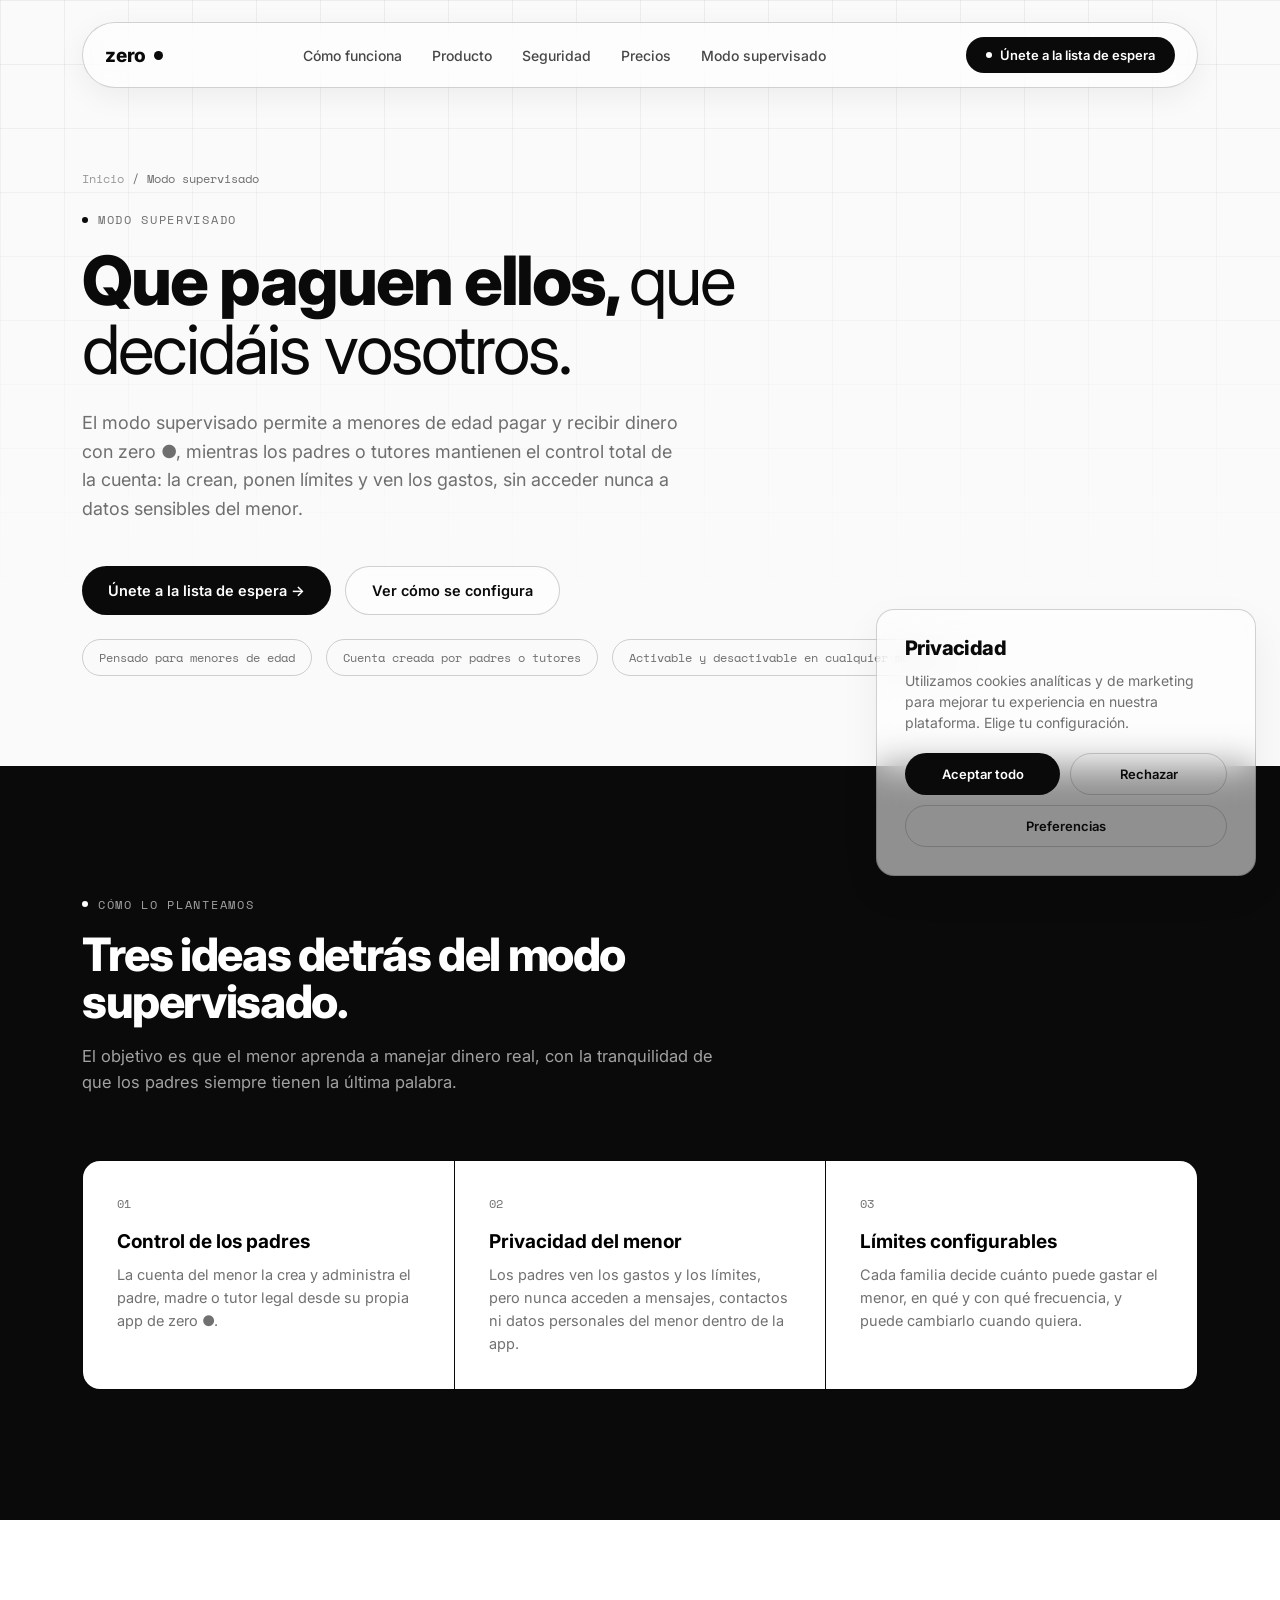
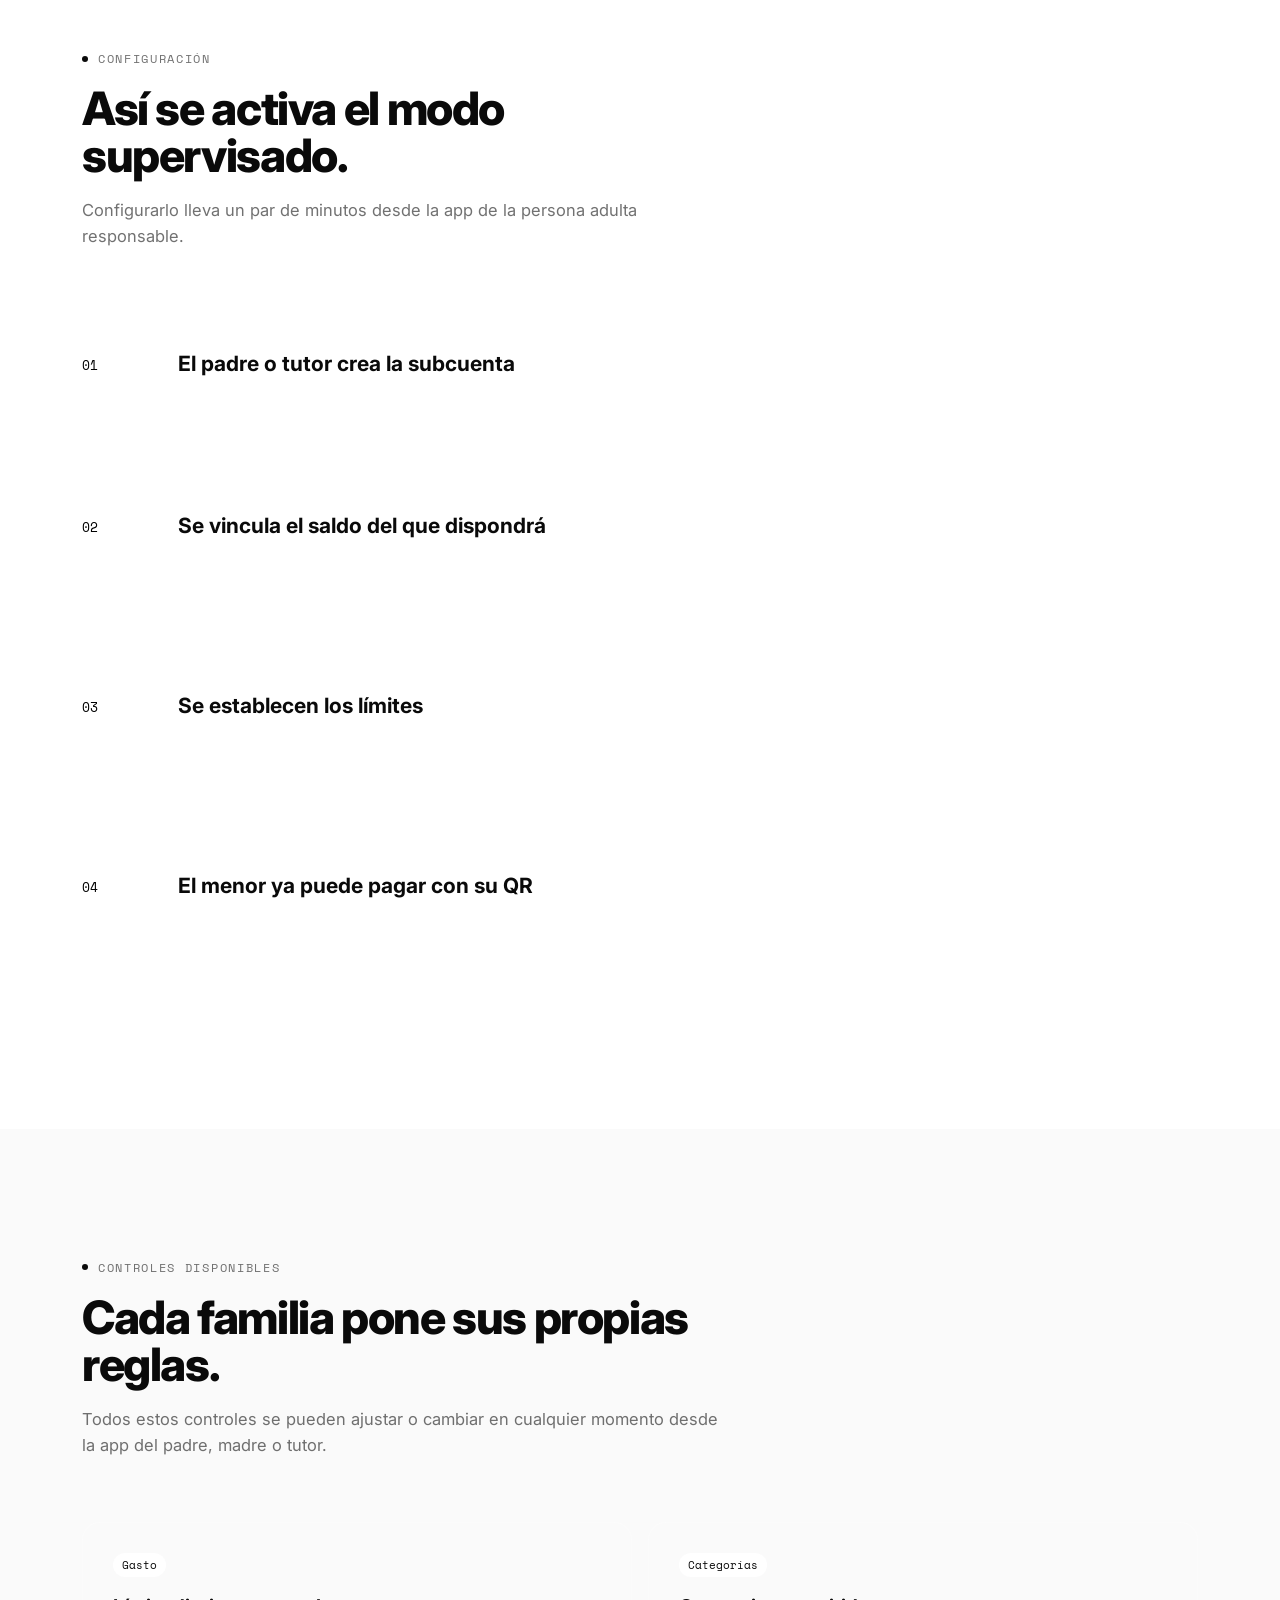
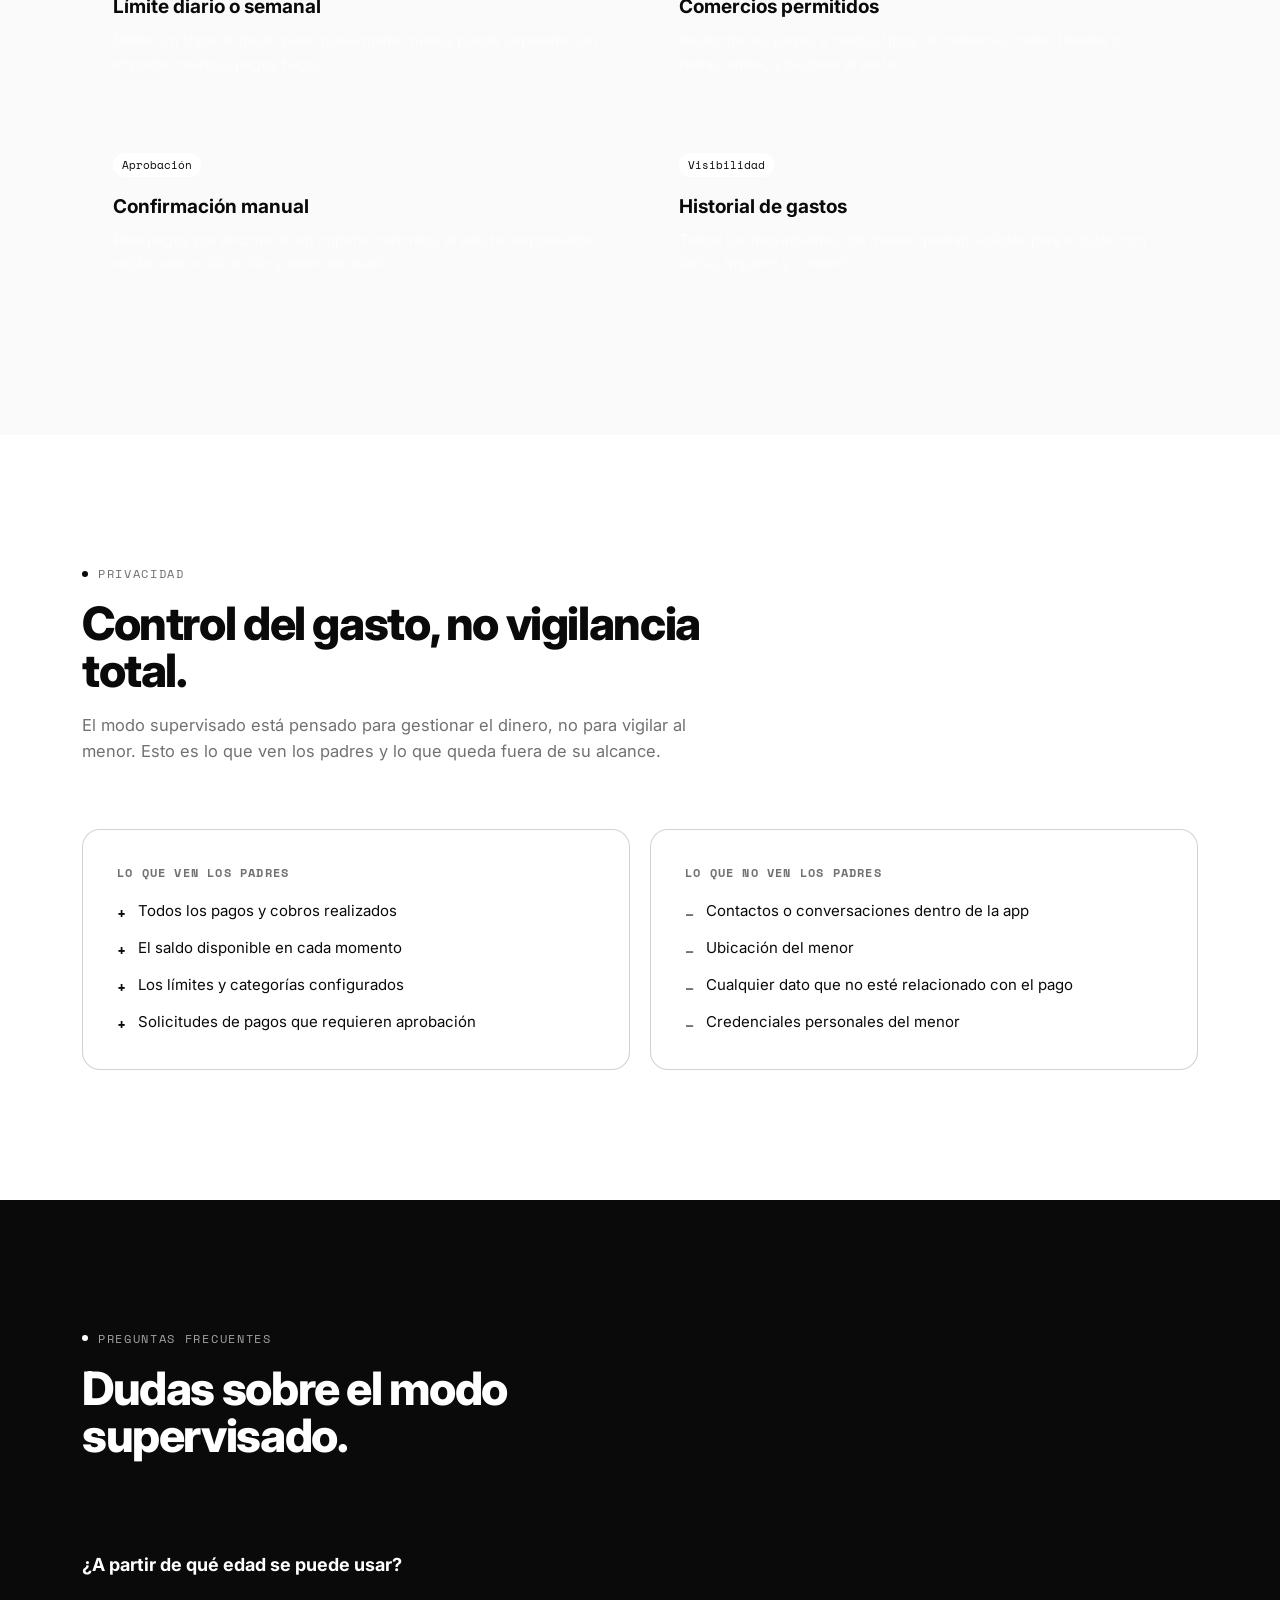
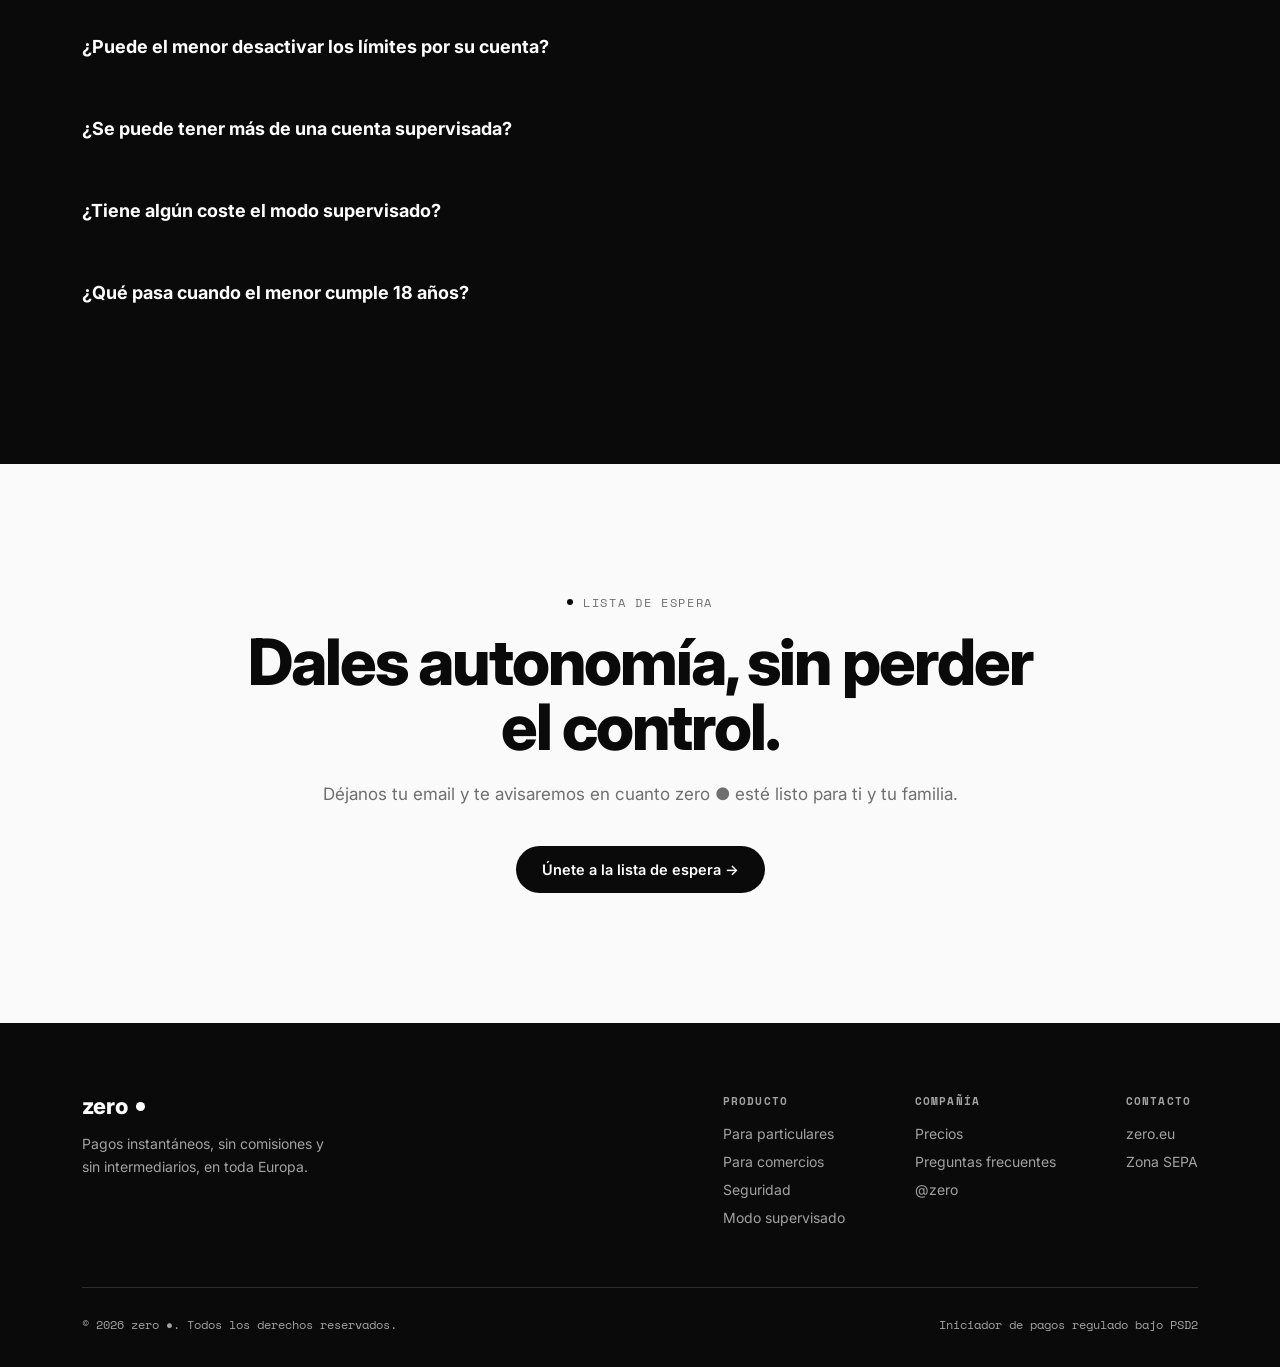
==== commit dc04d603: "e" ====
--- a/parents.html
+++ b/parents.html
@@ -9,20 +9,6 @@
     <link rel="preconnect" href="https://fonts.gstatic.com" crossorigin>
     <link href="https://fonts.googleapis.com/css2?family=Inter:wght@400;500;600;700;800;900&family=Space+Mono:wght@400;700&display=swap" rel="stylesheet">
     <link rel="stylesheet" href="styles.css">
-    <style>
-/* Forzamos a que el cuerpo de la página tenga un fondo base real */
-body {
-    background-color: white !important;
-}
-
-/* Tus textos con la mezcla */
-h1, h2, h3, h4, h5, h6, p, span, a, li, b, strong, em {
-    color: white !important;
-    mix-blend-mode: difference !important;
-}
-
-
-    </style>
 </head>
 
 <body>
